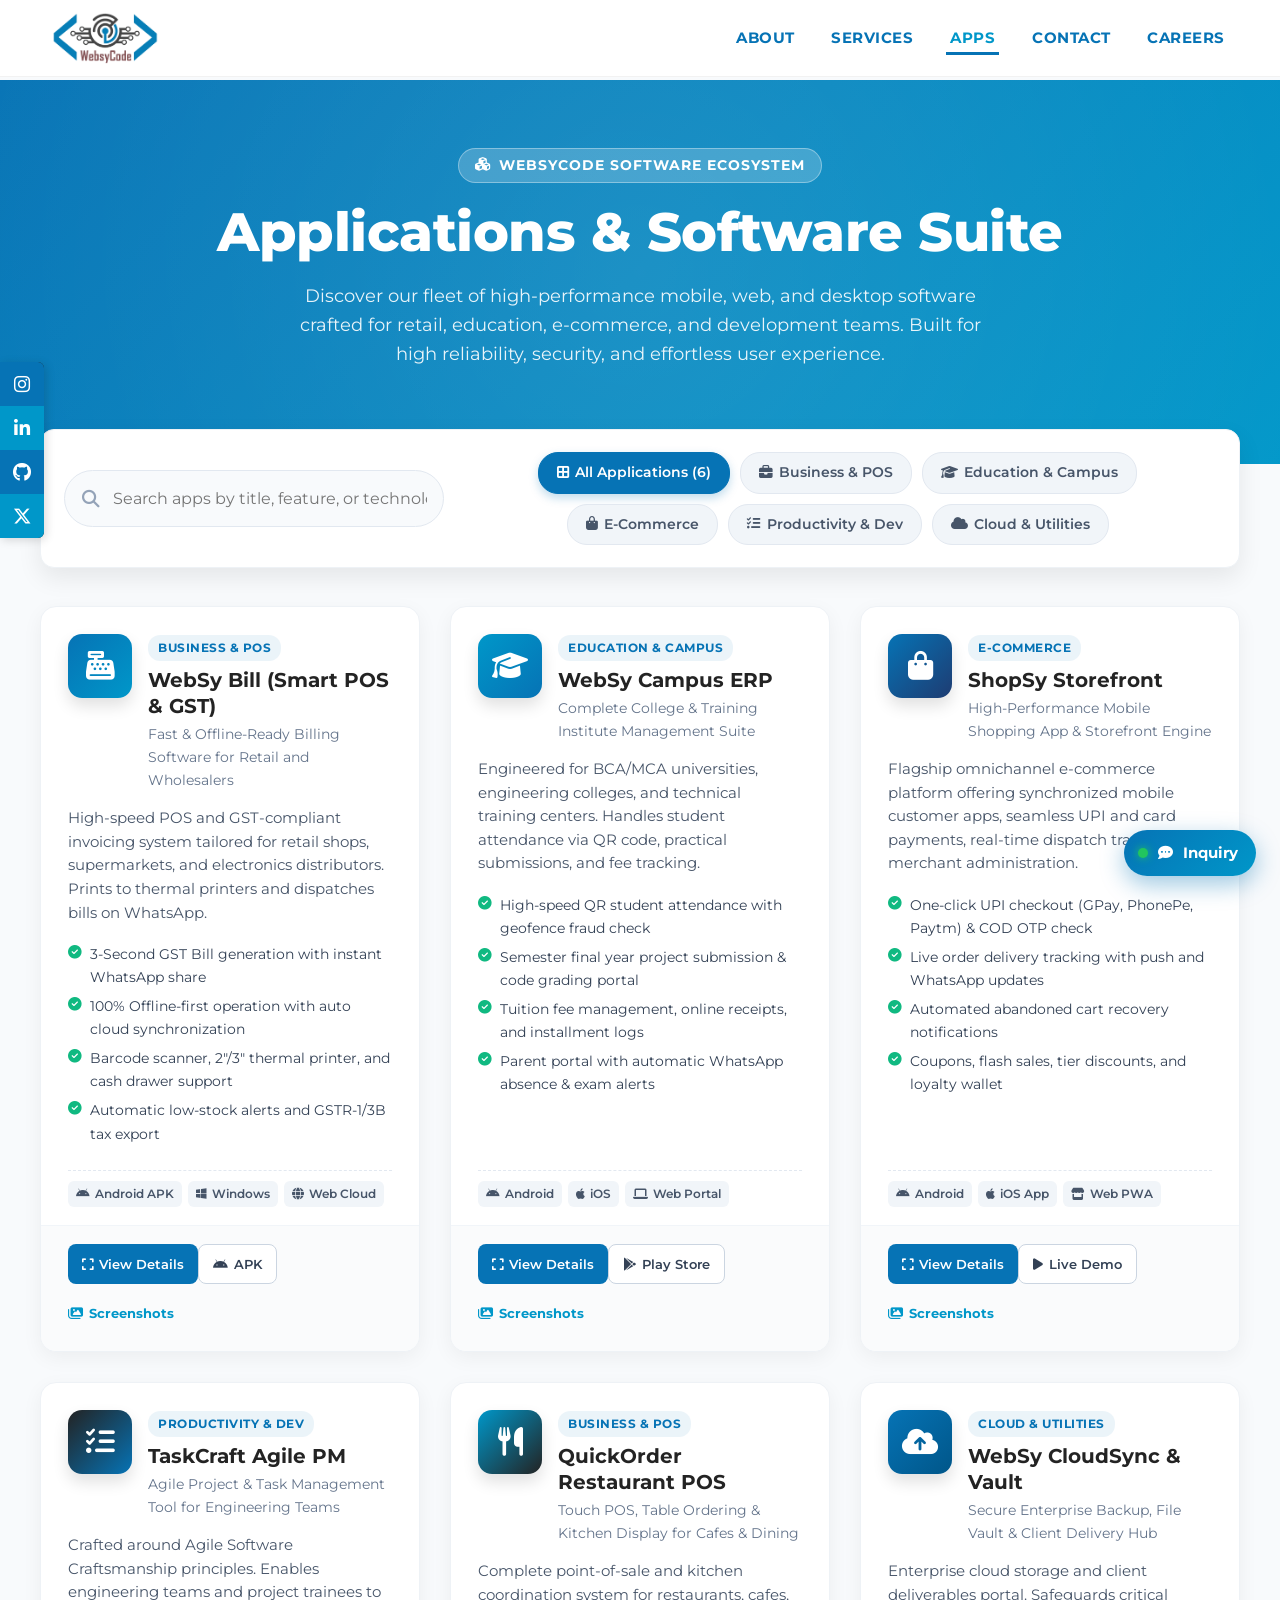
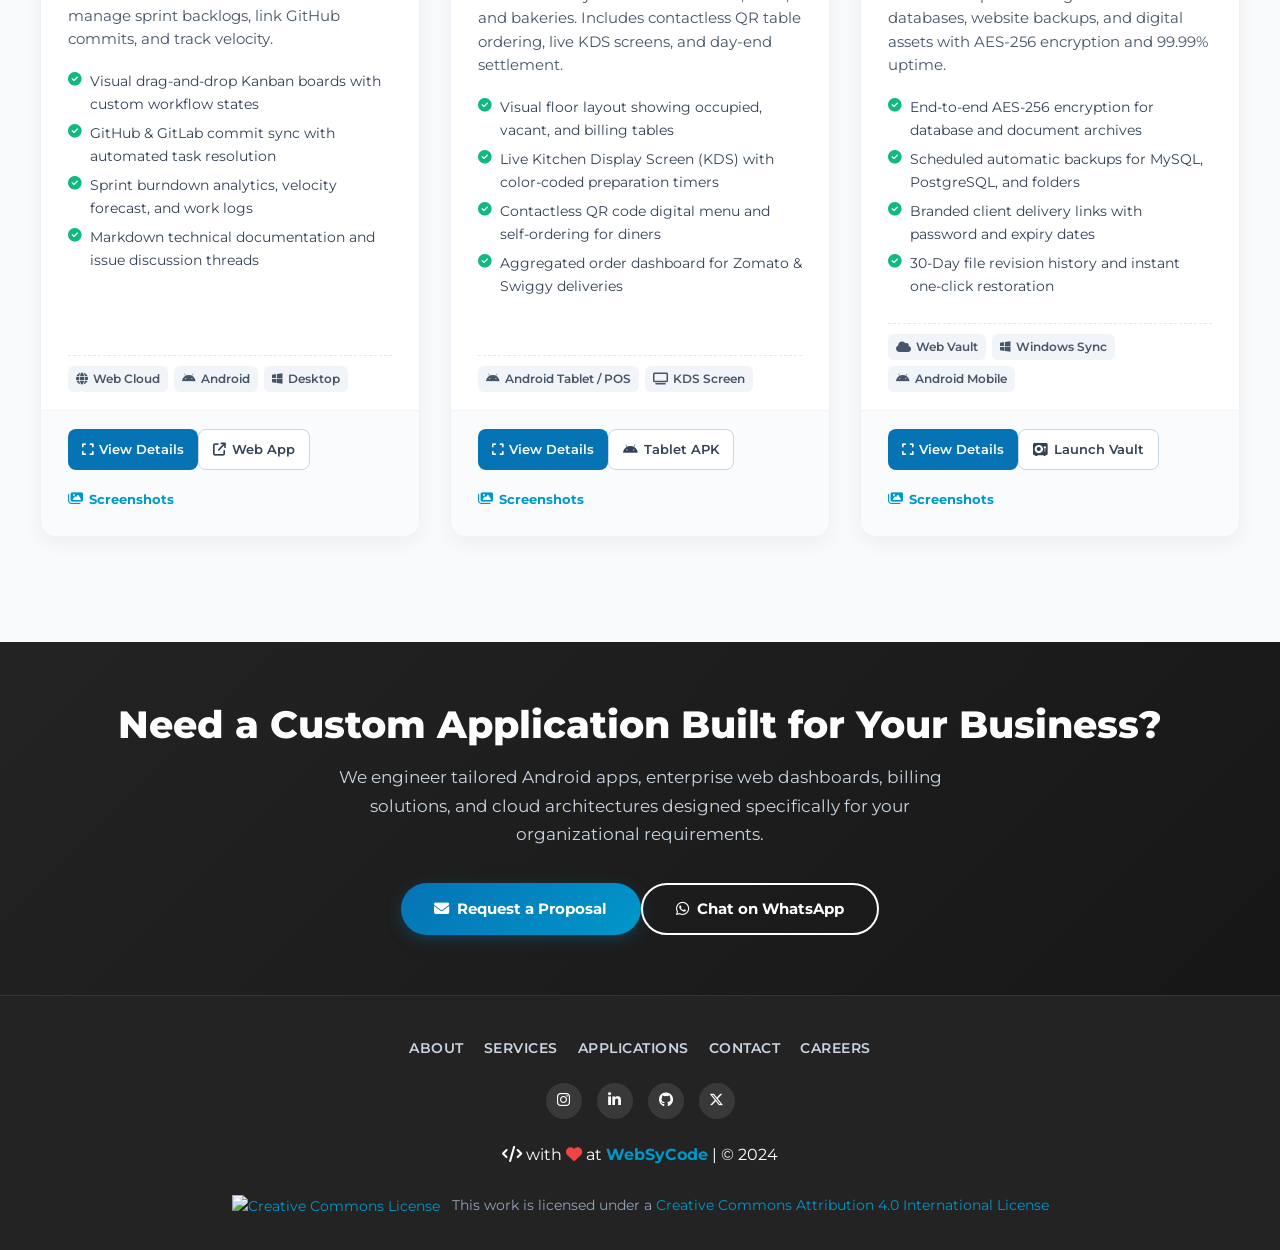
==== apps.html @ 67bf39c1 "Recreate WebSyCode website with authentic design system and new Apps showcase page" ====
<!DOCTYPE html>
<html lang="en">
<head>
  <meta charset="utf-8">
  <meta http-equiv="x-ua-compatible" content="ie=edge">
  <title>WebSyCode Applications | Mobile, Web &amp; Desktop Software Suite</title>
  <meta name="description" content="Explore WebSyCode's lineup of production-ready business applications, POS systems, campus ERP, e-commerce storefronts, and developer tools.">
  <meta name="keywords" content="websycode apps, android apps, POS billing software, college ERP, e-commerce app, agile task management, software downloads, ankleshwar, gujarat">
  <meta name="author" content="WebSyCode">
  <meta name="viewport" content="width=device-width, initial-scale=1.0">

  <!-- Favicons -->
  <link rel="icon" type="image/webp" sizes="192x192" href="assets/favicon.webp">
  <link rel="apple-touch-icon" href="assets/favicon.webp">

  <!-- Stylesheets -->
  <link rel="stylesheet" href="https://cdnjs.cloudflare.com/ajax/libs/font-awesome/6.5.1/css/all.min.css">
  <link rel="stylesheet" href="css/bootstrap.min.css">
  <link rel="stylesheet" href="css/styles.css">
</head>
<body class="apps-page">
  <div>
    <!-- Top Hiring Notification Banner -->
    <div id="hire-banner" class="hire-banner" style="display: none; top: -55px;">
      <span class="close-banner" onclick="closeBanner()" aria-label="Close notification">&times;</span>
      🚀 We are hiring! Join us at WebSyCode and grow with us. Check out our <a href="https://form.jotform.com/220875485499070" target="_blank">Careers</a> page for opportunities.
    </div>

    <!-- Header Navigation -->
    <header id="main-header" class="nav-scrolled">
      <div class="logo">
        <a href="index.html">
          <img src="assets/header_logo.webp" alt="WebSyCode Logo" width="180">
        </a>
      </div>

      <input type="checkbox" id="nav-toggle" class="nav-toggle" aria-label="Toggle navigation menu">
      <nav>
        <ul>
          <li><a href="index.html#about" onclick="closeIfOpen()">ABOUT</a></li>
          <li><a href="index.html#services" onclick="closeIfOpen()">SERVICES</a></li>
          <li><a href="apps.html" class="active-link">APPS</a></li>
          <li><a href="contact.html">CONTACT</a></li>
          <li><a href="https://form.jotform.com/220875485499070" target="_blank">CAREERS</a></li>
        </ul>
      </nav>
      <label for="nav-toggle" class="nav-toggle-label">
        <span></span>
      </label>
    </header>

    <!-- Left Floating Social Media Bar -->
    <div class="social-media">
      <ul>
        <li><a href="https://www.instagram.com/websycode/" target="_blank" aria-label="Instagram"><i class="fab fa-instagram"></i></a></li>
        <li><a href="https://www.linkedin.com/company/websycode/" target="_blank" aria-label="LinkedIn"><i class="fab fa-linkedin-in"></i></a></li>
        <li><a href="https://github.com/websycode" target="_blank" aria-label="GitHub"><i class="fab fa-github"></i></a></li>
        <li><a href="https://twitter.com/websycode1" target="_blank" aria-label="Twitter"><i class="fab fa-x-twitter"></i></a></li>
      </ul>
    </div>

    <!-- Apps Page Hero Banner -->
    <section class="apps-hero">
      <div class="container">
        <div class="apps-hero-badge">
          <i class="fa-solid fa-cubes"></i> WebSyCode Software Ecosystem
        </div>
        <h1>Applications &amp; Software Suite</h1>
        <p>
          Discover our fleet of high-performance mobile, web, and desktop software crafted for retail, education, e-commerce, and development teams. Built for high reliability, security, and effortless user experience.
        </p>
      </div>
    </section>

    <!-- Apps Toolbar: Search & Category Filter Chips -->
    <section class="apps-toolbar-section">
      <div class="apps-toolbar-card">
        <!-- Search Bar -->
        <div class="apps-search-wrapper">
          <i class="fa-solid fa-magnifying-glass"></i>
          <input type="text" id="appSearchInput" class="apps-search-input" placeholder="Search apps by title, feature, or technology..." aria-label="Search applications">
        </div>

        <!-- Filter Chips -->
        <div class="apps-filter-chips">
          <button class="app-filter-btn active" data-filter="all">
            <i class="fa-solid fa-border-all"></i> All Applications (6)
          </button>
          <button class="app-filter-btn" data-filter="business">
            <i class="fa-solid fa-briefcase"></i> Business &amp; POS
          </button>
          <button class="app-filter-btn" data-filter="education">
            <i class="fa-solid fa-graduation-cap"></i> Education &amp; Campus
          </button>
          <button class="app-filter-btn" data-filter="ecommerce">
            <i class="fa-solid fa-bag-shopping"></i> E-Commerce
          </button>
          <button class="app-filter-btn" data-filter="productivity">
            <i class="fa-solid fa-list-check"></i> Productivity &amp; Dev
          </button>
          <button class="app-filter-btn" data-filter="cloud">
            <i class="fa-solid fa-cloud"></i> Cloud &amp; Utilities
          </button>
        </div>
      </div>
    </section>

    <!-- Apps Grid Section -->
    <section class="apps-grid-container">
      <div class="apps-grid">

        <!-- App 1: WebSy Bill -->
        <div class="app-card-wrapper" data-category="business" data-tags="billing pos gst invoice retail thermal barcode inventory accounting">
          <div class="app-card">
            <div class="app-card-header">
              <div class="app-icon-box" style="background: linear-gradient(135deg, #0673b5, #0097c9);">
                <i class="fa-solid fa-cash-register"></i>
              </div>
              <div class="app-header-text">
                <span class="app-category-pill">Business &amp; POS</span>
                <h3 class="app-name">WebSy Bill (Smart POS &amp; GST)</h3>
                <p class="app-tagline">Fast &amp; Offline-Ready Billing Software for Retail and Wholesalers</p>
              </div>
            </div>

            <div class="app-card-body">
              <p class="app-desc">
                High-speed POS and GST-compliant invoicing system tailored for retail shops, supermarkets, and electronics distributors. Prints to thermal printers and dispatches bills on WhatsApp.
              </p>
              <ul class="app-feature-list">
                <li><i class="fa-solid fa-circle-check"></i> <span>3-Second GST Bill generation with instant WhatsApp share</span></li>
                <li><i class="fa-solid fa-circle-check"></i> <span>100% Offline-first operation with auto cloud synchronization</span></li>
                <li><i class="fa-solid fa-circle-check"></i> <span>Barcode scanner, 2"/3" thermal printer, and cash drawer support</span></li>
                <li><i class="fa-solid fa-circle-check"></i> <span>Automatic low-stock alerts and GSTR-1/3B tax export</span></li>
              </ul>

              <div class="app-platform-badges">
                <span class="platform-pill"><i class="fa-brands fa-android"></i> Android APK</span>
                <span class="platform-pill"><i class="fa-brands fa-windows"></i> Windows</span>
                <span class="platform-pill"><i class="fa-solid fa-globe"></i> Web Cloud</span>
              </div>
            </div>

            <div class="app-card-footer">
              <div class="d-flex gap-2">
                <button class="btn-app-action btn-primary-action" onclick="openAppModal('websy_bill')">
                  <i class="fa-solid fa-expand"></i> View Details
                </button>
                <button class="btn-app-action btn-secondary-action" onclick="triggerAppAction('Download APK', 'WebSy Bill')">
                  <i class="fa-brands fa-android"></i> APK
                </button>
              </div>
              <button class="btn-app-action btn-preview-action" onclick="openAppModal('websy_bill')">
                <i class="fa-solid fa-images"></i> Screenshots
              </button>
            </div>
          </div>
        </div>

        <!-- App 2: WebSy Campus ERP -->
        <div class="app-card-wrapper" data-category="education" data-tags="campus college university school attendance erp student project fee education">
          <div class="app-card">
            <div class="app-card-header">
              <div class="app-icon-box" style="background: linear-gradient(135deg, #0097c9, #0673b5);">
                <i class="fa-solid fa-graduation-cap"></i>
              </div>
              <div class="app-header-text">
                <span class="app-category-pill">Education &amp; Campus</span>
                <h3 class="app-name">WebSy Campus ERP</h3>
                <p class="app-tagline">Complete College &amp; Training Institute Management Suite</p>
              </div>
            </div>

            <div class="app-card-body">
              <p class="app-desc">
                Engineered for BCA/MCA universities, engineering colleges, and technical training centers. Handles student attendance via QR code, practical submissions, and fee tracking.
              </p>
              <ul class="app-feature-list">
                <li><i class="fa-solid fa-circle-check"></i> <span>High-speed QR student attendance with geofence fraud check</span></li>
                <li><i class="fa-solid fa-circle-check"></i> <span>Semester final year project submission &amp; code grading portal</span></li>
                <li><i class="fa-solid fa-circle-check"></i> <span>Tuition fee management, online receipts, and installment logs</span></li>
                <li><i class="fa-solid fa-circle-check"></i> <span>Parent portal with automatic WhatsApp absence &amp; exam alerts</span></li>
              </ul>

              <div class="app-platform-badges">
                <span class="platform-pill"><i class="fa-brands fa-android"></i> Android</span>
                <span class="platform-pill"><i class="fa-brands fa-apple"></i> iOS</span>
                <span class="platform-pill"><i class="fa-solid fa-laptop"></i> Web Portal</span>
              </div>
            </div>

            <div class="app-card-footer">
              <div class="d-flex gap-2">
                <button class="btn-app-action btn-primary-action" onclick="openAppModal('websy_campus')">
                  <i class="fa-solid fa-expand"></i> View Details
                </button>
                <button class="btn-app-action btn-secondary-action" onclick="triggerAppAction('Play Store Link', 'WebSy Campus')">
                  <i class="fa-brands fa-google-play"></i> Play Store
                </button>
              </div>
              <button class="btn-app-action btn-preview-action" onclick="openAppModal('websy_campus')">
                <i class="fa-solid fa-images"></i> Screenshots
              </button>
            </div>
          </div>
        </div>

        <!-- App 3: ShopSy Omnichannel E-Commerce -->
        <div class="app-card-wrapper" data-category="ecommerce" data-tags="ecommerce shop store online shopping cart upi payments delivery razorpay">
          <div class="app-card">
            <div class="app-card-header">
              <div class="app-icon-box" style="background: linear-gradient(135deg, #0673b5, #1e3c72);">
                <i class="fa-solid fa-bag-shopping"></i>
              </div>
              <div class="app-header-text">
                <span class="app-category-pill">E-Commerce</span>
                <h3 class="app-name">ShopSy Storefront</h3>
                <p class="app-tagline">High-Performance Mobile Shopping App &amp; Storefront Engine</p>
              </div>
            </div>

            <div class="app-card-body">
              <p class="app-desc">
                Flagship omnichannel e-commerce platform offering synchronized mobile customer apps, seamless UPI and card payments, real-time dispatch tracking, and merchant administration.
              </p>
              <ul class="app-feature-list">
                <li><i class="fa-solid fa-circle-check"></i> <span>One-click UPI checkout (GPay, PhonePe, Paytm) &amp; COD OTP check</span></li>
                <li><i class="fa-solid fa-circle-check"></i> <span>Live order delivery tracking with push and WhatsApp updates</span></li>
                <li><i class="fa-solid fa-circle-check"></i> <span>Automated abandoned cart recovery notifications</span></li>
                <li><i class="fa-solid fa-circle-check"></i> <span>Coupons, flash sales, tier discounts, and loyalty wallet</span></li>
              </ul>

              <div class="app-platform-badges">
                <span class="platform-pill"><i class="fa-brands fa-android"></i> Android</span>
                <span class="platform-pill"><i class="fa-brands fa-apple"></i> iOS App</span>
                <span class="platform-pill"><i class="fa-solid fa-store"></i> Web PWA</span>
              </div>
            </div>

            <div class="app-card-footer">
              <div class="d-flex gap-2">
                <button class="btn-app-action btn-primary-action" onclick="openAppModal('shopsy_store')">
                  <i class="fa-solid fa-expand"></i> View Details
                </button>
                <button class="btn-app-action btn-secondary-action" onclick="triggerAppAction('Demo Launch', 'ShopSy')">
                  <i class="fa-solid fa-play"></i> Live Demo
                </button>
              </div>
              <button class="btn-app-action btn-preview-action" onclick="openAppModal('shopsy_store')">
                <i class="fa-solid fa-images"></i> Screenshots
              </button>
            </div>
          </div>
        </div>

        <!-- App 4: TaskCraft Agile PM -->
        <div class="app-card-wrapper" data-category="productivity" data-tags="agile sprint kanban tasks project management git github software engineering tracking">
          <div class="app-card">
            <div class="app-card-header">
              <div class="app-icon-box" style="background: linear-gradient(135deg, #232323, #0673b5);">
                <i class="fa-solid fa-list-check"></i>
              </div>
              <div class="app-header-text">
                <span class="app-category-pill">Productivity &amp; Dev</span>
                <h3 class="app-name">TaskCraft Agile PM</h3>
                <p class="app-tagline">Agile Project &amp; Task Management Tool for Engineering Teams</p>
              </div>
            </div>

            <div class="app-card-body">
              <p class="app-desc">
                Crafted around Agile Software Craftsmanship principles. Enables engineering teams and project trainees to manage sprint backlogs, link GitHub commits, and track velocity.
              </p>
              <ul class="app-feature-list">
                <li><i class="fa-solid fa-circle-check"></i> <span>Visual drag-and-drop Kanban boards with custom workflow states</span></li>
                <li><i class="fa-solid fa-circle-check"></i> <span>GitHub &amp; GitLab commit sync with automated task resolution</span></li>
                <li><i class="fa-solid fa-circle-check"></i> <span>Sprint burndown analytics, velocity forecast, and work logs</span></li>
                <li><i class="fa-solid fa-circle-check"></i> <span>Markdown technical documentation and issue discussion threads</span></li>
              </ul>

              <div class="app-platform-badges">
                <span class="platform-pill"><i class="fa-solid fa-globe"></i> Web Cloud</span>
                <span class="platform-pill"><i class="fa-brands fa-android"></i> Android</span>
                <span class="platform-pill"><i class="fa-brands fa-windows"></i> Desktop</span>
              </div>
            </div>

            <div class="app-card-footer">
              <div class="d-flex gap-2">
                <button class="btn-app-action btn-primary-action" onclick="openAppModal('taskcraft_pm')">
                  <i class="fa-solid fa-expand"></i> View Details
                </button>
                <button class="btn-app-action btn-secondary-action" onclick="triggerAppAction('Web App', 'TaskCraft')">
                  <i class="fa-solid fa-arrow-up-right-from-square"></i> Web App
                </button>
              </div>
              <button class="btn-app-action btn-preview-action" onclick="openAppModal('taskcraft_pm')">
                <i class="fa-solid fa-images"></i> Screenshots
              </button>
            </div>
          </div>
        </div>

        <!-- App 5: QuickOrder Restaurant POS -->
        <div class="app-card-wrapper" data-category="business" data-tags="restaurant cafe pos kds kitchen food table qr ordering dining">
          <div class="app-card">
            <div class="app-card-header">
              <div class="app-icon-box" style="background: linear-gradient(135deg, #0097c9, #232323);">
                <i class="fa-solid fa-utensils"></i>
              </div>
              <div class="app-header-text">
                <span class="app-category-pill">Business &amp; POS</span>
                <h3 class="app-name">QuickOrder Restaurant POS</h3>
                <p class="app-tagline">Touch POS, Table Ordering &amp; Kitchen Display for Cafes &amp; Dining</p>
              </div>
            </div>

            <div class="app-card-body">
              <p class="app-desc">
                Complete point-of-sale and kitchen coordination system for restaurants, cafes, and bakeries. Includes contactless QR table ordering, live KDS screens, and day-end settlement.
              </p>
              <ul class="app-feature-list">
                <li><i class="fa-solid fa-circle-check"></i> <span>Visual floor layout showing occupied, vacant, and billing tables</span></li>
                <li><i class="fa-solid fa-circle-check"></i> <span>Live Kitchen Display Screen (KDS) with color-coded preparation timers</span></li>
                <li><i class="fa-solid fa-circle-check"></i> <span>Contactless QR code digital menu and self-ordering for diners</span></li>
                <li><i class="fa-solid fa-circle-check"></i> <span>Aggregated order dashboard for Zomato &amp; Swiggy deliveries</span></li>
              </ul>

              <div class="app-platform-badges">
                <span class="platform-pill"><i class="fa-brands fa-android"></i> Android Tablet / POS</span>
                <span class="platform-pill"><i class="fa-solid fa-tv"></i> KDS Screen</span>
              </div>
            </div>

            <div class="app-card-footer">
              <div class="d-flex gap-2">
                <button class="btn-app-action btn-primary-action" onclick="openAppModal('quickorder_pos')">
                  <i class="fa-solid fa-expand"></i> View Details
                </button>
                <button class="btn-app-action btn-secondary-action" onclick="triggerAppAction('Download APK', 'QuickOrder')">
                  <i class="fa-brands fa-android"></i> Tablet APK
                </button>
              </div>
              <button class="btn-app-action btn-preview-action" onclick="openAppModal('quickorder_pos')">
                <i class="fa-solid fa-images"></i> Screenshots
              </button>
            </div>
          </div>
        </div>

        <!-- App 6: WebSy CloudSync & Client Portal -->
        <div class="app-card-wrapper" data-category="cloud" data-tags="cloud storage backup files vault client portal security hosting server">
          <div class="app-card">
            <div class="app-card-header">
              <div class="app-icon-box" style="background: linear-gradient(135deg, #0673b5, #005689);">
                <i class="fa-solid fa-cloud-arrow-up"></i>
              </div>
              <div class="app-header-text">
                <span class="app-category-pill">Cloud &amp; Utilities</span>
                <h3 class="app-name">WebSy CloudSync &amp; Vault</h3>
                <p class="app-tagline">Secure Enterprise Backup, File Vault &amp; Client Delivery Hub</p>
              </div>
            </div>

            <div class="app-card-body">
              <p class="app-desc">
                Enterprise cloud storage and client deliverables portal. Safeguards critical databases, website backups, and digital assets with AES-256 encryption and 99.99% uptime.
              </p>
              <ul class="app-feature-list">
                <li><i class="fa-solid fa-circle-check"></i> <span>End-to-end AES-256 encryption for database and document archives</span></li>
                <li><i class="fa-solid fa-circle-check"></i> <span>Scheduled automatic backups for MySQL, PostgreSQL, and folders</span></li>
                <li><i class="fa-solid fa-circle-check"></i> <span>Branded client delivery links with password and expiry dates</span></li>
                <li><i class="fa-solid fa-circle-check"></i> <span>30-Day file revision history and instant one-click restoration</span></li>
              </ul>

              <div class="app-platform-badges">
                <span class="platform-pill"><i class="fa-solid fa-cloud"></i> Web Vault</span>
                <span class="platform-pill"><i class="fa-brands fa-windows"></i> Windows Sync</span>
                <span class="platform-pill"><i class="fa-brands fa-android"></i> Android Mobile</span>
              </div>
            </div>

            <div class="app-card-footer">
              <div class="d-flex gap-2">
                <button class="btn-app-action btn-primary-action" onclick="openAppModal('websy_cloudsync')">
                  <i class="fa-solid fa-expand"></i> View Details
                </button>
                <button class="btn-app-action btn-secondary-action" onclick="triggerAppAction('Launch Vault', 'WebSy CloudSync')">
                  <i class="fa-solid fa-vault"></i> Launch Vault
                </button>
              </div>
              <button class="btn-app-action btn-preview-action" onclick="openAppModal('websy_cloudsync')">
                <i class="fa-solid fa-images"></i> Screenshots
              </button>
            </div>
          </div>
        </div>

      </div>

      <!-- No Apps Found Message -->
      <div id="noAppsFound" class="no-apps-message">
        <i class="fa-solid fa-box-open"></i>
        <h3>No applications match your search query</h3>
        <p>Try clearing your search query or selecting "All Applications" from the category filters above.</p>
      </div>
    </section>

    <!-- Custom Application Request Banner -->
    <section class="custom-app-cta">
      <div class="container">
        <h2>Need a Custom Application Built for Your Business?</h2>
        <p>
          We engineer tailored Android apps, enterprise web dashboards, billing solutions, and cloud architectures designed specifically for your organizational requirements.
        </p>
        <div class="d-flex justify-content-center gap-3 flex-wrap">
          <a href="contact.html" class="button button-primary">
            <i class="fa-solid fa-envelope"></i> Request a Proposal
          </a>
          <a href="https://wa.me/919909286731" target="_blank" class="button button-outline" style="border-color: #ffffff; color: #ffffff;">
            <i class="fa-brands fa-whatsapp"></i> Chat on WhatsApp
          </a>
        </div>
      </div>
    </section>

    <!-- App Details & Screenshots Modal -->
    <div id="appDetailsModal" class="app-modal-overlay">
      <div class="app-modal-container">
        <div class="app-modal-header">
          <div>
            <span id="modalAppCategory" class="app-category-pill">Category</span>
            <h3 id="modalAppName">Application Name</h3>
          </div>
          <button class="app-modal-close" aria-label="Close details">&times;</button>
        </div>

        <div class="app-modal-body">
          <!-- Interactive Mockup & Screenshots Preview -->
          <div id="modalAppPreviewScreen">
            <!-- Dynamically populated -->
          </div>

          <!-- Long Description -->
          <h4 class="modal-section-title"><i class="fa-solid fa-circle-info"></i> Overview</h4>
          <p id="modalAppDescription" style="color: #475569; line-height: 1.7; font-size: 0.95rem;"></p>

          <!-- Key Features -->
          <h4 class="modal-section-title"><i class="fa-solid fa-star"></i> Key Capabilities &amp; Specifications</h4>
          <ul id="modalAppFeatures" class="modal-feature-list"></ul>

          <!-- Tech Stack -->
          <h4 class="modal-section-title"><i class="fa-solid fa-microchip"></i> Technology Architecture</h4>
          <div id="modalAppTechStack" class="modal-tech-stack"></div>
        </div>

        <div class="app-modal-footer">
          <button class="btn-app-action btn-secondary-action" onclick="closeAppModal()">Close</button>
          <a id="modalDownloadApk" href="#" class="btn-app-action btn-secondary-action" onclick="triggerAppAction('APK Download', 'App')">
            <i class="fa-brands fa-android"></i> Download APK
          </a>
          <a id="modalPlayStore" href="#" target="_blank" class="btn-app-action btn-secondary-action" onclick="triggerAppAction('Play Store', 'App')">
            <i class="fa-brands fa-google-play"></i> Play Store
          </a>
          <a id="modalWebDemo" href="#" class="btn-app-action btn-primary-action" onclick="triggerAppAction('Live Demo', 'App')">
            <i class="fa-solid fa-arrow-up-right-from-square"></i> Launch Live Demo
          </a>
        </div>
      </div>
    </div>

    <!-- Footer -->
    <footer>
      <div class="container">
        <div class="row mb-3">
          <div class="col-12 text-center">
            <div class="footer-nav-links">
              <a href="index.html#about">About</a>
              <a href="index.html#services">Services</a>
              <a href="apps.html">Applications</a>
              <a href="contact.html">Contact</a>
              <a href="https://form.jotform.com/220875485499070" target="_blank">Careers</a>
            </div>
            <div class="footer-social-row">
              <a href="https://www.instagram.com/websycode/" target="_blank" aria-label="Instagram"><i class="fab fa-instagram"></i></a>
              <a href="https://www.linkedin.com/company/websycode/" target="_blank" aria-label="LinkedIn"><i class="fab fa-linkedin-in"></i></a>
              <a href="https://github.com/websycode" target="_blank" aria-label="GitHub"><i class="fab fa-github"></i></a>
              <a href="https://twitter.com/websycode1" target="_blank" aria-label="Twitter"><i class="fab fa-x-twitter"></i></a>
            </div>
            <div style="font-size: 1.1em; margin-bottom: 10px;">
              <strong><i class="fa-solid fa-code"></i></strong>
              with
              <i class="fa-solid fa-heart" style="color: #ef4444;"></i> at
              <strong style="color: var(--font-secondary-color);">WebSyCode</strong> | &copy; 2024
            </div>
          </div>
        </div>
        
        <div class="row">
          <div class="col-12 text-center" style="font-size: 0.85rem; color: #94a3b8;">
            <a rel="license" href="http://creativecommons.org/licenses/by-sa/4.0/" target="_blank" style="margin-right: 8px;">
              <img alt="Creative Commons License" style="border-width: 0; vertical-align: middle;" src="https://i.creativecommons.org/l/by-sa/4.0/88x31.png">
            </a>
            This work is licensed under a
            <a rel="license" href="http://creativecommons.org/licenses/by-sa/4.0/" target="_blank">Creative Commons Attribution 4.0 International License</a>
          </div>
        </div>
      </div>
    </footer>

    <!-- Interactive Inquiry Floating Button -->
    <button class="inquiry-launcher" onclick="openInquiryModal()" aria-label="Open Inquiry Widget">
      <span class="inquiry-online-dot"></span>
      <i class="fa-solid fa-comment-dots"></i> Inquiry
    </button>

    <!-- Interactive Inquiry Modal -->
    <div id="inquiryModal" class="inquiry-modal">
      <div class="inquiry-header">
        <div>
          <h4>👋 Inquire About Our Apps</h4>
          <p>Get in touch with our engineering team:</p>
        </div>
        <button class="inquiry-close" onclick="closeInquiryModal()" aria-label="Close modal">&times;</button>
      </div>
      <div class="inquiry-body">
        <div class="inquiry-options">
          <a href="https://wa.me/919909286731" target="_blank" class="inquiry-btn" style="border-color: #25D366; color: #128C7E;">
            <span><i class="fa-brands fa-whatsapp"></i> Chat on WhatsApp (+91 99092 86731)</span>
            <i class="fa-solid fa-arrow-up-right-from-square"></i>
          </a>
          <a href="contact.html" class="inquiry-btn">
            <span><i class="fa-solid fa-file-signature"></i> Request Custom App Demo</span>
            <i class="fa-solid fa-chevron-right"></i>
          </a>
          <a href="mailto:info@websycode.in" class="inquiry-btn">
            <span><i class="fa-solid fa-envelope"></i> Email: info@websycode.in</span>
            <i class="fa-solid fa-chevron-right"></i>
          </a>
        </div>
      </div>
    </div>
  </div>

  <!-- Scripts -->
  <script src="js/script.js"></script>
  <script src="js/apps.js"></script>
  <script src="js/additionals.js"></script>
</body>
</html>
---- css/styles.css ----
@import url("https://fonts.googleapis.com/css2?family=Montserrat:wght@300;400;500;600;700;800&family=Marvel:wght@400;700&display=swap");

:root {
  --background: rgba(0, 0, 0, 0.4);
  --primary-color: #ffffff;
  --font-color: #0673b5;
  --font-secondary-color: #0097c9;
  --section-padding: 5.5em 0;
  --secondary-color: #232323;
  --light-bg: #f8fafc;
  --card-border: #e2e8f0;
  --text-muted: #64748b;
  --duration: 25s;
}

*,
*::before,
*::after {
  box-sizing: border-box;
}

html {
  scroll-behavior: smooth;
}

body {
  margin: 0;
  background-color: var(--primary-color);
  color: var(--secondary-color);
  font-size: 15px;
  line-height: 1.7;
  font-family: 'Montserrat', -apple-system, BlinkMacSystemFont, "Segoe UI", Roboto, sans-serif;
  font-weight: 400;
  overflow-x: hidden;
}

/* Header & Navigation
*********************/
header {
  --header-background: rgba(255, 255, 255, 0.95);
  --header-font-color: var(--font-color);
  --header-hover-font-color: var(--secondary-color);
  text-align: center;
  position: fixed;
  top: 0;
  left: 0;
  right: 0;
  width: 100%;
  z-index: 1000;
  background-color: var(--header-background);
  transition: all 300ms ease-in-out;
  backdrop-filter: blur(8px);
  -webkit-backdrop-filter: blur(8px);
  border-bottom: 1px solid rgba(0, 0, 0, 0.05);
}

.logo {
  padding: 0.8em 1.5em;
  color: var(--header-font-color);
  display: flex;
  align-items: center;
}

.logo img {
  height: auto;
  max-height: 52px;
  width: auto;
  transition: transform 250ms ease;
}

.logo img:hover {
  transform: scale(1.02);
}

nav {
  position: absolute;
  top: 100%;
  left: 0;
  right: 0;
  padding: 1.5em 0;
  text-align: center;
  background-color: rgba(255, 255, 255, 0.98);
  transform: scale(1, 0);
  transform-origin: top;
  transition: transform 300ms ease-in-out;
  box-shadow: 0 10px 20px rgba(0, 0, 0, 0.08);
}

nav ul {
  margin: 0;
  padding: 0;
  list-style: none;
}

nav li {
  margin-bottom: 1.5rem;
}

nav a {
  color: var(--header-font-color);
  text-decoration: none;
  font-size: 0.95rem;
  font-weight: 700;
  text-transform: uppercase;
  letter-spacing: 0.5px;
  opacity: 0;
  transition: opacity 150ms ease-in-out, color 200ms ease;
  padding: 0.5em 0.8em;
  position: relative;
}

nav a:hover,
nav a.active-link {
  color: var(--font-secondary-color);
}

.nav-toggle {
  display: none;
}

.nav-toggle:checked ~ nav {
  display: block;
  transform: scale(1, 1);
}

.nav-toggle:checked ~ nav a {
  opacity: 1;
  transition: opacity 250ms ease-in-out 150ms;
}

.nav-toggle-label {
  position: absolute;
  top: 0;
  right: 1.5em;
  height: 100%;
  display: flex;
  cursor: pointer;
  align-items: center;
  z-index: 1002;
}

.nav-toggle-label span,
.nav-toggle-label span::before,
.nav-toggle-label span::after {
  display: block;
  background: var(--header-font-color);
  height: 3px;
  width: 28px;
  border-radius: 3px;
  position: relative;
  transition: background-color 200ms ease;
}

.nav-toggle-label span::before,
.nav-toggle-label span::after {
  content: "";
  position: absolute;
}

.nav-toggle-label span::before {
  bottom: 8px;
}

.nav-toggle-label span::after {
  top: 8px;
}

.nav-scrolled {
  --header-background: rgba(255, 255, 255, 0.98);
  box-shadow: 0 4px 20px rgba(0, 0, 0, 0.08);
}

/* Hiring Banner
****************/
.hire-banner {
  position: fixed;
  top: -55px;
  left: 0;
  width: 100%;
  background: linear-gradient(90deg, #0673b5 0%, #0097c9 100%);
  color: #ffffff;
  padding: 10px 40px 10px 20px;
  text-align: center;
  font-size: 0.9rem;
  font-weight: 500;
  box-shadow: 0px 4px 12px rgba(0, 0, 0, 0.2);
  transition: top 0.35s cubic-bezier(0.4, 0, 0.2, 1);
  z-index: 1005;
}

.hire-banner a {
  color: #ffffff;
  font-weight: 700;
  text-decoration: underline;
  text-underline-offset: 3px;
}

.close-banner {
  position: absolute;
  top: 50%;
  right: 15px;
  transform: translateY(-50%);
  cursor: pointer;
  font-size: 24px;
  line-height: 1;
  color: rgba(255, 255, 255, 0.85);
  transition: color 150ms ease;
}

.close-banner:hover {
  color: #ffffff;
}

/* Left Floating Social Media Bar
********************************/
.social-media {
  position: fixed;
  background-color: var(--secondary-color);
  top: 50%;
  left: 0;
  display: none;
  z-index: 998;
  box-shadow: 2px 2px 10px rgba(0, 0, 0, 0.15);
  transform: translateY(-50%);
  border-radius: 0 6px 6px 0;
  overflow: hidden;
}

.social-media ul {
  margin: 0;
  padding: 0;
  list-style: none;
}

.social-media ul li a {
  display: flex;
  justify-content: center;
  align-items: center;
  width: 44px;
  height: 44px;
  color: var(--primary-color);
  font-size: 1.15rem;
  transition: background-color 200ms ease, transform 200ms ease;
}

.social-media li:nth-child(odd) a {
  background-color: var(--font-color);
}

.social-media li:nth-child(even) a {
  background-color: var(--font-secondary-color);
}

.social-media ul li a:hover {
  background-color: var(--secondary-color);
  transform: scale(1.1);
}

/* Hero Section with Interactive Particle Canvas
**********************************************/
.home {
  min-height: 100vh;
  display: flex;
  position: relative;
  justify-content: center;
  align-items: center;
  background-color: #ffffff;
  overflow: hidden;
  padding-top: 80px;
}

.particle-network-animation {
  position: absolute;
  top: 0;
  left: 0;
  right: 0;
  bottom: 0;
  background-color: #ffffff;
  z-index: 1;
}

#particle-canvas {
  display: block;
  width: 100%;
  height: 100%;
}

.hero-overlay-content {
  position: relative;
  z-index: 10;
  text-align: center;
  max-width: 900px;
  padding: 2em;
}

.hero-badge {
  display: inline-flex;
  align-items: center;
  gap: 8px;
  background-color: rgba(6, 115, 181, 0.08);
  color: var(--font-color);
  border: 1px solid rgba(6, 115, 181, 0.2);
  padding: 6px 18px;
  border-radius: 30px;
  font-weight: 700;
  font-size: 0.85rem;
  letter-spacing: 1px;
  text-transform: uppercase;
  margin-bottom: 1.5em;
}

.hero-main-title {
  font-family: 'Montserrat', sans-serif;
  font-size: clamp(2.2rem, 5vw, 3.8rem);
  font-weight: 800;
  line-height: 1.15;
  color: var(--secondary-color);
  margin-bottom: 0.4em;
  letter-spacing: -0.5px;
}

.hero-main-title .gradient-text {
  background: linear-gradient(135deg, #0673b5 0%, #0097c9 100%);
  -webkit-background-clip: text;
  -webkit-text-fill-color: transparent;
}

.hero-subtitle {
  font-size: clamp(1.05rem, 2vw, 1.3rem);
  color: #4b5563;
  margin-bottom: 2em;
  max-width: 720px;
  margin-left: auto;
  margin-right: auto;
  line-height: 1.6;
}

.hero-actions {
  display: flex;
  gap: 15px;
  justify-content: center;
  align-items: center;
  flex-wrap: wrap;
}

.button {
  display: inline-flex;
  align-items: center;
  justify-content: center;
  gap: 8px;
  border-radius: 2rem;
  padding: 0.75em 2.2em;
  font-weight: 700;
  text-decoration: none;
  transition: all 250ms ease;
  cursor: pointer;
  border: none;
  font-size: 0.95rem;
}

.button-primary {
  background: linear-gradient(135deg, #0673b5 0%, #0097c9 100%);
  color: #ffffff;
  box-shadow: 0 4px 15px rgba(6, 115, 181, 0.35);
}

.button-primary:hover {
  transform: translateY(-2px);
  box-shadow: 0 8px 25px rgba(6, 115, 181, 0.45);
  color: #ffffff;
}

.button-outline {
  background: transparent;
  color: var(--font-color);
  border: 2px solid var(--font-color);
}

.button-outline:hover {
  background-color: var(--font-color);
  color: #ffffff;
  transform: translateY(-2px);
}

.contact-us-div {
  display: flex;
  justify-content: center;
  align-items: center;
}

/* About Section
***************/
.about {
  background: var(--secondary-color);
  color: var(--primary-color);
  padding: var(--section-padding);
  position: relative;
}

.what-we-do {
  display: inline-block;
  font-size: clamp(2rem, 3.5vw, 2.6rem);
  font-weight: 800;
  padding-left: 0.6em;
  margin-bottom: 1.2em;
  line-height: 1.3;
  border-left: 5px solid var(--font-color);
  letter-spacing: 1px;
}

.what-we-do .we {
  color: var(--font-color);
}

.about p {
  color: #e5e7eb;
  font-size: 1.05rem;
  line-height: 1.85;
}

.about strong {
  color: #ffffff;
}

.about-highlights {
  display: grid;
  grid-template-columns: repeat(auto-fit, minmax(220px, 1fr));
  gap: 20px;
  margin-top: 3em;
}

.about-stat-card {
  background: rgba(255, 255, 255, 0.05);
  border: 1px solid rgba(255, 255, 255, 0.1);
  padding: 1.5em;
  border-radius: 10px;
  text-align: center;
  transition: transform 250ms ease, background-color 250ms ease;
}

.about-stat-card:hover {
  transform: translateY(-5px);
  background: rgba(255, 255, 255, 0.08);
  border-color: var(--font-color);
}

.stat-number {
  display: block;
  font-size: 2.2rem;
  font-weight: 800;
  color: var(--font-secondary-color);
  margin-bottom: 5px;
}

.stat-label {
  font-size: 0.95rem;
  color: #cbd5e1;
  text-transform: uppercase;
  letter-spacing: 0.5px;
}

/* Services Section
*******************/
.services {
  text-align: center;
  padding: var(--section-padding);
  background-color: #fafbfc;
}

.title-underscore {
  position: relative;
  font-size: clamp(1.8rem, 3vw, 2.4rem);
  font-weight: 800;
  letter-spacing: 1.5px;
  display: inline-block;
  text-transform: uppercase;
  margin-bottom: 2em;
}

.title-underscore::before {
  content: "";
  position: absolute;
  left: 50%;
  transform: translateX(-50%);
  bottom: -10px;
  width: 60px;
  height: 3px;
  background-color: var(--font-color);
  border-radius: 2px;
}

.service-cards {
  display: grid;
  grid-template-columns: repeat(auto-fit, minmax(310px, 1fr));
  gap: 30px;
  max-width: 1240px;
  margin: 0 auto;
  padding: 1em 15px;
}

.service-card {
  display: flex;
  flex-direction: column;
  padding: 2.5em 1.8em;
  border-radius: 12px;
  background-color: #ffffff;
  border: 1px solid #eef2f6;
  box-shadow: 0 8px 24px rgba(0, 0, 0, 0.05);
  transition: all 300ms cubic-bezier(0.4, 0, 0.2, 1);
  text-align: center;
  position: relative;
}

.service-card:hover {
  transform: translateY(-8px);
  background-color: var(--font-color);
  color: #ffffff;
  box-shadow: 0 16px 32px rgba(6, 115, 181, 0.25);
  border-color: var(--font-color);
}

.service-card .icon {
  display: inline-flex;
  align-items: center;
  justify-content: center;
  width: 5rem;
  height: 5rem;
  border-radius: 50%;
  margin: 0 auto 1.5rem;
  background: linear-gradient(135deg, #0673b5 0%, #0097c9 100%);
  color: #ffffff;
  font-size: 1.8rem;
  box-shadow: 0 6px 15px rgba(6, 115, 181, 0.3);
  transition: all 300ms ease;
}

.service-card:hover .icon {
  background: #ffffff;
  color: var(--font-color);
  transform: scale(1.08);
}

.service-title {
  display: block;
  font-weight: 700;
  font-size: 1.3rem;
  margin-bottom: 0.8rem;
  transition: color 250ms ease;
}

.service-card p {
  color: #64748b;
  font-size: 0.95rem;
  line-height: 1.65;
  transition: color 250ms ease;
  margin-bottom: 0;
}

.service-card:hover p {
  color: rgba(255, 255, 255, 0.9);
}

/* Meet Our Team Section
************************/
.team {
  position: relative;
  text-align: center;
  padding: var(--section-padding);
  background: linear-gradient(135deg, #0673b5 0%, #0097c9 100%);
  color: #ffffff;
  overflow: hidden;
}

.team .title-underscore {
  color: #ffffff;
}

.team .title-underscore::before {
  background-color: #ffffff;
}

.team-members {
  width: 100%;
  max-width: 1200px;
  margin: 2em auto 0;
  padding: 40px 15px 60px;
}

.team-members .swiper-slide {
  width: 320px;
  height: 380px;
  display: flex;
}

.member-card {
  position: relative;
  display: flex;
  flex-direction: column;
  width: 100%;
  height: 100%;
  border-radius: 14px;
  background-color: #ffffff;
  overflow: hidden;
  box-shadow: 0 12px 30px rgba(0, 0, 0, 0.25);
  transition: transform 300ms ease;
}

.member-card:hover {
  transform: translateY(-6px);
}

.member-avatar-display {
  flex: 1;
  display: flex;
  flex-direction: column;
  align-items: center;
  justify-content: center;
  position: relative;
  overflow: hidden;
}

.member-avatar-glow {
  display: flex;
  flex-direction: column;
  align-items: center;
  justify-content: center;
  width: 140px;
  height: 140px;
  border-radius: 50%;
  background: rgba(255, 255, 255, 0.15);
  border: 2px solid rgba(255, 255, 255, 0.4);
  box-shadow: 0 0 25px rgba(255, 255, 255, 0.2);
  transition: transform 300ms ease;
}

.member-card:hover .member-avatar-glow {
  transform: scale(1.08);
}

.member-superhero-icon {
  font-size: 2.8rem;
  color: #ffffff;
  margin-bottom: 5px;
}

.member-initials {
  font-family: 'Marvel', sans-serif;
  font-weight: 700;
  font-size: 1.2rem;
  color: #ffffff;
  letter-spacing: 2px;
}

.hero-details {
  display: block;
  padding: 1.2em 1em;
  background-color: #ffffff;
  text-align: center;
  border-top: 1px solid #eef2f6;
}

.hero-title {
  display: block;
  font-size: 1.2rem;
  font-weight: 700;
  color: var(--secondary-color);
  margin-bottom: 2px;
}

.hero-position {
  display: block;
  color: var(--font-color);
  font-family: "Marvel", sans-serif;
  font-weight: 700;
  font-size: 1.15rem;
  letter-spacing: 1.5px;
}

.swiper-pagination-bullet {
  background: #ffffff !important;
  opacity: 0.5 !important;
  width: 10px !important;
  height: 10px !important;
}

.swiper-pagination-bullet-active {
  opacity: 1 !important;
  background: #ffffff !important;
  width: 25px !important;
  border-radius: 5px !important;
}

/* Careers / Training Section
*****************************/
.careers {
  text-align: center;
  background-color: var(--secondary-color);
  color: var(--primary-color);
  padding: var(--section-padding);
}

.careers h3 {
  font-weight: 800;
  font-size: clamp(1.8rem, 3vw, 2.3rem);
  margin-bottom: 0.5em;
  color: #ffffff;
}

.careers h5 {
  font-weight: 500;
  color: #94a3b8;
  margin-bottom: 2.5em;
  font-size: 1.1rem;
}

.careers .requirements {
  max-width: 800px;
  margin: 0 auto 3em;
  text-align: left;
  background: rgba(255, 255, 255, 0.04);
  border: 1px solid rgba(255, 255, 255, 0.1);
  padding: 2.5em;
  border-radius: 12px;
}

.requirement-list {
  display: grid;
  grid-template-columns: repeat(auto-fit, minmax(260px, 1fr));
  gap: 12px;
  list-style: none;
  padding: 0;
  margin: 0 0 1.5em;
}

.requirement-list li {
  display: flex;
  align-items: center;
  gap: 10px;
  color: #e2e8f0;
  font-size: 0.95rem;
}

.requirement-list li::before {
  content: "\f058";
  font-family: "Font Awesome 6 Free";
  font-weight: 900;
  color: var(--font-secondary-color);
}

.careers hr {
  border: 0;
  height: 1px;
  background-color: rgba(255, 255, 255, 0.15);
  margin: 1.5em 0;
}

.live-training-box {
  margin-top: 1em;
}

.live-training-box span {
  display: block;
  font-size: 1.1rem;
  font-weight: 700;
  color: var(--font-secondary-color);
  margin-bottom: 0.8em;
}

.live-training-box ul {
  list-style: none;
  padding: 0;
  margin: 0;
}

.live-training-box li {
  display: flex;
  align-items: center;
  gap: 10px;
  color: #cbd5e1;
  margin-bottom: 0.5em;
}

.live-training-box li::before {
  content: "\f101";
  font-family: "Font Awesome 6 Free";
  font-weight: 900;
  color: var(--font-color);
}

.careers-apply_for_training-button {
  display: inline-block;
}

.careers-apply_for_training-button a {
  display: inline-flex;
  align-items: center;
  gap: 8px;
  padding: 0.85em 2.5em;
  background: linear-gradient(135deg, #0673b5 0%, #0097c9 100%);
  color: #ffffff;
  text-decoration: none;
  font-weight: 700;
  border-radius: 30px;
  box-shadow: 0 6px 20px rgba(6, 115, 181, 0.4);
  transition: all 250ms ease;
}

.careers-apply_for_training-button a:hover {
  transform: translateY(-2px);
  box-shadow: 0 10px 25px rgba(6, 115, 181, 0.6);
  color: #ffffff;
}

/* Contact Page
***************/
.contact {
  padding: calc(var(--section-padding) + 30px) 0 var(--section-padding);
  background-color: #ffffff;
  min-height: 80vh;
}

.contact-main {
  text-align: center;
  max-width: 800px;
  margin: 0 auto 3em;
}

.contact-about {
  display: inline-block;
  font-size: clamp(2rem, 3.5vw, 2.5rem);
  font-weight: 800;
  margin-bottom: 0.8em;
  color: var(--secondary-color);
}

.contact-about .we {
  color: var(--font-color);
}

.contact-main p {
  color: #64748b;
  font-size: 1.05rem;
  line-height: 1.8;
}

.contact-details {
  margin: 3em 0;
  display: grid;
  grid-template-columns: repeat(auto-fit, minmax(240px, 1fr));
  gap: 25px;
  text-align: center;
}

.contact-col-card {
  padding: 2.5em 1.5em;
  background: #ffffff;
  border: 1px solid #eef2f6;
  border-radius: 12px;
  box-shadow: 0 4px 15px rgba(0, 0, 0, 0.04);
  display: flex;
  flex-direction: column;
  align-items: center;
  transition: transform 250ms ease, box-shadow 250ms ease;
}

.contact-col-card:hover {
  transform: translateY(-5px);
  box-shadow: 0 12px 25px rgba(6, 115, 181, 0.1);
  border-color: rgba(6, 115, 181, 0.3);
}

.icon-wrapper {
  cursor: pointer;
  width: 3.8em;
  height: 3.8em;
  display: inline-flex;
  justify-content: center;
  align-items: center;
  transform: rotate(45deg);
  border: 2px solid var(--font-color);
  background: transparent;
  color: var(--font-color);
  margin-bottom: 1.8rem;
  transition: all 250ms ease-in;
}

.contact-col-card:hover .icon-wrapper {
  background-color: var(--font-color);
  color: #ffffff;
  transform: rotate(45deg) scale(1.08);
}

.icon-content {
  transform: rotate(-45deg);
  font-size: 1.3rem;
  display: flex;
  align-items: center;
  justify-content: center;
}

.contact-icon-title {
  display: block;
  text-transform: uppercase;
  letter-spacing: 0.2em;
  font-size: 0.85rem;
  font-weight: 700;
  color: var(--secondary-color);
  margin-bottom: 0.6em;
}

.contact-content {
  display: block;
  font-size: 0.95rem;
  color: #4b5563;
  line-height: 1.6;
}

.contact-content a {
  color: var(--font-color);
  text-decoration: none;
  font-weight: 600;
  transition: color 150ms ease;
}

.contact-content a:hover {
  color: var(--font-secondary-color);
  text-decoration: underline;
}

.contact-qr-img {
  width: 140px;
  height: 140px;
  object-fit: contain;
  border-radius: 8px;
  box-shadow: 0 4px 10px rgba(0, 0, 0, 0.08);
  border: 1px solid #e2e8f0;
}

/* Quick Inquiry / Contact Message Form */
.contact-form-section {
  max-width: 760px;
  margin: 4em auto 1em;
  padding: 2.5em;
  background: #ffffff;
  border: 1px solid #e2e8f0;
  border-radius: 14px;
  box-shadow: 0 10px 30px rgba(0, 0, 0, 0.05);
  text-align: left;
}

.contact-form-title {
  font-size: 1.5rem;
  font-weight: 700;
  color: var(--secondary-color);
  margin-bottom: 0.5em;
  text-align: center;
}

.form-group {
  margin-bottom: 1.2em;
}

.form-group label {
  display: block;
  font-weight: 600;
  font-size: 0.85rem;
  color: #334155;
  margin-bottom: 5px;
  text-transform: uppercase;
  letter-spacing: 0.5px;
}

.form-control-custom {
  width: 100%;
  padding: 0.75em 1em;
  border: 1.5px solid #cbd5e1;
  border-radius: 8px;
  font-family: inherit;
  font-size: 0.95rem;
  transition: border-color 200ms ease, box-shadow 200ms ease;
}

.form-control-custom:focus {
  outline: none;
  border-color: var(--font-color);
  box-shadow: 0 0 0 3px rgba(6, 115, 181, 0.15);
}

textarea.form-control-custom {
  resize: vertical;
  min-height: 120px;
}

/* =========================================================
   APPS PAGE STYLING (WebSyCode Applications Suite)
========================================================= */
.apps-page {
  padding-top: 80px;
  background-color: #f8fafc;
  min-height: 100vh;
}

.apps-hero {
  background: linear-gradient(135deg, #0673b5 0%, #0097c9 100%);
  color: #ffffff;
  padding: 4.5em 1.5em;
  text-align: center;
  position: relative;
  overflow: hidden;
}

.apps-hero::before {
  content: "";
  position: absolute;
  top: -50%;
  left: -50%;
  width: 200%;
  height: 200%;
  background: radial-gradient(circle, rgba(255, 255, 255, 0.1) 0%, transparent 60%);
  pointer-events: none;
}

.apps-hero-badge {
  display: inline-flex;
  align-items: center;
  gap: 8px;
  background-color: rgba(255, 255, 255, 0.2);
  border: 1px solid rgba(255, 255, 255, 0.35);
  padding: 5px 16px;
  border-radius: 20px;
  font-size: 0.85rem;
  font-weight: 700;
  letter-spacing: 1px;
  text-transform: uppercase;
  margin-bottom: 1.2em;
}

.apps-hero h1 {
  font-size: clamp(2.2rem, 4.5vw, 3.4rem);
  font-weight: 800;
  margin-bottom: 0.3em;
  letter-spacing: -0.5px;
}

.apps-hero p {
  font-size: 1.15rem;
  max-width: 720px;
  margin: 0 auto 1.5em;
  color: rgba(255, 255, 255, 0.9);
  line-height: 1.6;
}

/* Apps Filter & Search Toolbar */
.apps-toolbar-section {
  max-width: 1240px;
  margin: -35px auto 2.5em;
  padding: 0 20px;
  position: relative;
  z-index: 20;
}

.apps-toolbar-card {
  background: #ffffff;
  border-radius: 14px;
  padding: 1.5em;
  box-shadow: 0 10px 25px rgba(0, 0, 0, 0.08);
  border: 1px solid #eef2f6;
  display: flex;
  flex-direction: column;
  gap: 15px;
}

.apps-search-wrapper {
  position: relative;
  width: 100%;
}

.apps-search-wrapper i {
  position: absolute;
  top: 50%;
  left: 18px;
  transform: translateY(-50%);
  color: #94a3b8;
  font-size: 1.1rem;
}

.apps-search-input {
  width: 100%;
  padding: 0.85em 1em 0.85em 48px;
  border: 1.5px solid #e2e8f0;
  border-radius: 30px;
  font-size: 1rem;
  font-family: inherit;
  transition: all 200ms ease;
  background-color: #f8fafc;
}

.apps-search-input:focus {
  outline: none;
  background-color: #ffffff;
  border-color: var(--font-color);
  box-shadow: 0 0 0 4px rgba(6, 115, 181, 0.12);
}

.apps-filter-chips {
  display: flex;
  flex-wrap: wrap;
  gap: 10px;
  justify-content: center;
}

.app-filter-btn {
  background: #f1f5f9;
  border: 1px solid #e2e8f0;
  color: #475569;
  padding: 8px 18px;
  border-radius: 20px;
  font-size: 0.85rem;
  font-weight: 600;
  cursor: pointer;
  transition: all 200ms ease;
  display: inline-flex;
  align-items: center;
  gap: 6px;
}

.app-filter-btn:hover {
  background-color: #e2e8f0;
  color: var(--secondary-color);
}

.app-filter-btn.active {
  background-color: var(--font-color);
  border-color: var(--font-color);
  color: #ffffff;
  box-shadow: 0 4px 10px rgba(6, 115, 181, 0.25);
}

/* Apps Grid */
.apps-grid-container {
  max-width: 1240px;
  margin: 0 auto;
  padding: 0 20px 5em;
}

.apps-grid {
  display: grid;
  grid-template-columns: repeat(auto-fit, minmax(360px, 1fr));
  gap: 30px;
}

.app-card-wrapper {
  transition: all 300ms ease;
}

.app-card {
  background: #ffffff;
  border-radius: 16px;
  border: 1px solid #eef2f6;
  box-shadow: 0 6px 20px rgba(0, 0, 0, 0.05);
  overflow: hidden;
  height: 100%;
  display: flex;
  flex-direction: column;
  transition: all 300ms cubic-bezier(0.4, 0, 0.2, 1);
}

.app-card:hover {
  transform: translateY(-6px);
  box-shadow: 0 16px 35px rgba(6, 115, 181, 0.15);
  border-color: rgba(6, 115, 181, 0.3);
}

/* App Card Header */
.app-card-header {
  padding: 1.8em 1.8em 1em;
  display: flex;
  align-items: flex-start;
  gap: 16px;
}

.app-icon-box {
  width: 64px;
  height: 64px;
  border-radius: 14px;
  display: flex;
  align-items: center;
  justify-content: center;
  color: #ffffff;
  font-size: 1.8rem;
  flex-shrink: 0;
  box-shadow: 0 8px 16px rgba(0, 0, 0, 0.12);
  transition: transform 250ms ease;
}

.app-card:hover .app-icon-box {
  transform: scale(1.08) rotate(-3deg);
}

.app-header-text {
  flex: 1;
}

.app-category-pill {
  display: inline-block;
  background-color: rgba(6, 115, 181, 0.08);
  color: var(--font-color);
  font-size: 0.75rem;
  font-weight: 700;
  text-transform: uppercase;
  letter-spacing: 0.5px;
  padding: 3px 10px;
  border-radius: 12px;
  margin-bottom: 6px;
}

.app-name {
  font-size: 1.25rem;
  font-weight: 700;
  color: var(--secondary-color);
  margin: 0 0 4px;
  line-height: 1.3;
}

.app-tagline {
  font-size: 0.85rem;
  color: #64748b;
  margin: 0;
}

/* App Card Body */
.app-card-body {
  padding: 0 1.8em 1.2em;
  flex: 1;
  display: flex;
  flex-direction: column;
}

.app-desc {
  font-size: 0.92rem;
  color: #475569;
  line-height: 1.6;
  margin-bottom: 1.2em;
}

.app-feature-list {
  list-style: none;
  padding: 0;
  margin: 0 0 1.2em;
}

.app-feature-list li {
  font-size: 0.85rem;
  color: #334155;
  display: flex;
  align-items: flex-start;
  gap: 8px;
  margin-bottom: 6px;
}

.app-feature-list li i {
  color: #10b981;
  margin-top: 3px;
  font-size: 0.85rem;
}

/* Platform availability tags */
.app-platform-badges {
  display: flex;
  flex-wrap: wrap;
  gap: 6px;
  margin-top: auto;
  padding-top: 10px;
  border-top: 1px dashed #e2e8f0;
}

.platform-pill {
  font-size: 0.75rem;
  padding: 3px 8px;
  border-radius: 6px;
  background-color: #f1f5f9;
  color: #475569;
  font-weight: 600;
  display: inline-flex;
  align-items: center;
  gap: 5px;
}

/* App Card Footer Actions */
.app-card-footer {
  padding: 1.2em 1.8em;
  background-color: #fafbfc;
  border-top: 1px solid #f1f5f9;
  display: flex;
  flex-wrap: wrap;
  gap: 10px;
  align-items: center;
  justify-content: space-between;
}

.btn-app-action {
  font-size: 0.82rem;
  font-weight: 600;
  padding: 8px 14px;
  border-radius: 8px;
  text-decoration: none;
  display: inline-flex;
  align-items: center;
  gap: 6px;
  transition: all 200ms ease;
  cursor: pointer;
  border: none;
}

.btn-primary-action {
  background: var(--font-color);
  color: #ffffff;
}

.btn-primary-action:hover {
  background: #005689;
  color: #ffffff;
  transform: translateY(-1px);
}

.btn-secondary-action {
  background: #ffffff;
  color: #334155;
  border: 1px solid #cbd5e1;
}

.btn-secondary-action:hover {
  background: #f8fafc;
  border-color: #94a3b8;
  color: #0f172a;
}

.btn-preview-action {
  background: transparent;
  color: var(--font-secondary-color);
  padding: 8px 0;
  font-weight: 700;
}

.btn-preview-action:hover {
  color: var(--font-color);
  text-decoration: underline;
}

/* Empty Search Result */
.no-apps-message {
  display: none;
  text-align: center;
  padding: 4em 1em;
  color: #64748b;
}

.no-apps-message i {
  font-size: 3rem;
  color: #cbd5e1;
  margin-bottom: 15px;
}

/* App Details & Screenshots Modal */
.app-modal-overlay {
  position: fixed;
  top: 0;
  left: 0;
  right: 0;
  bottom: 0;
  background-color: rgba(15, 23, 42, 0.75);
  backdrop-filter: blur(6px);
  z-index: 1050;
  display: none;
  align-items: center;
  justify-content: center;
  padding: 20px;
  overflow-y: auto;
}

.app-modal-overlay.open {
  display: flex;
}

.app-modal-container {
  background: #ffffff;
  width: 100%;
  max-width: 900px;
  border-radius: 16px;
  box-shadow: 0 25px 50px -12px rgba(0, 0, 0, 0.35);
  overflow: hidden;
  max-height: 90vh;
  display: flex;
  flex-direction: column;
  position: relative;
  animation: modalFadeIn 250ms ease-out;
}

@keyframes modalFadeIn {
  from {
    opacity: 0;
    transform: scale(0.96) translateY(10px);
  }
  to {
    opacity: 1;
    transform: scale(1) translateY(0);
  }
}

.app-modal-header {
  padding: 1.5em 2em;
  border-bottom: 1px solid #eef2f6;
  display: flex;
  align-items: center;
  justify-content: space-between;
  background: #fafbfc;
}

.app-modal-header h3 {
  margin: 0;
  font-size: 1.35rem;
  font-weight: 700;
  color: var(--secondary-color);
}

.app-modal-close {
  background: none;
  border: none;
  font-size: 1.5rem;
  color: #94a3b8;
  cursor: pointer;
  padding: 5px;
  border-radius: 6px;
  line-height: 1;
  transition: color 150ms ease;
}

.app-modal-close:hover {
  color: #0f172a;
}

.app-modal-body {
  padding: 2em;
  overflow-y: auto;
}

.mockup-frame {
  border-radius: 12px;
  border: 1px solid #cbd5e1;
  background: #ffffff;
  box-shadow: 0 10px 25px rgba(0, 0, 0, 0.08);
  margin-bottom: 2em;
  overflow: hidden;
}

.mockup-header {
  background: #f1f5f9;
  padding: 10px 14px;
  display: flex;
  align-items: center;
  gap: 8px;
  border-bottom: 1px solid #e2e8f0;
}

.mockup-dot {
  width: 10px;
  height: 10px;
  border-radius: 50%;
}

.mockup-dot.red { background-color: #ef4444; }
.mockup-dot.yellow { background-color: #f59e0b; }
.mockup-dot.green { background-color: #10b981; }

.mockup-url-bar {
  background: #ffffff;
  border: 1px solid #e2e8f0;
  border-radius: 4px;
  font-size: 0.75rem;
  padding: 2px 12px;
  color: #64748b;
  flex: 1;
  max-width: 400px;
  margin-left: 10px;
}

.mockup-body {
  background: #f8fafc;
  padding: 20px;
}

.mockup-hero-banner {
  padding: 2em;
  border-radius: 10px;
  color: #ffffff;
  text-align: center;
  margin-bottom: 20px;
}

.mockup-hero-icon {
  font-size: 2.5rem;
  margin-bottom: 10px;
}

.mockup-hero-banner h3 {
  margin: 0 0 5px;
  font-size: 1.4rem;
}

.mockup-hero-banner p {
  margin: 0;
  opacity: 0.9;
  font-size: 0.9rem;
}

.mockup-content-grid {
  display: grid;
  grid-template-columns: repeat(auto-fit, minmax(220px, 1fr));
  gap: 15px;
}

.mockup-screen-card {
  background: #ffffff;
  border: 1px solid #e2e8f0;
  border-radius: 8px;
  padding: 15px;
  box-shadow: 0 2px 6px rgba(0, 0, 0, 0.04);
}

.screen-title {
  font-size: 0.85rem;
  font-weight: 700;
  color: var(--secondary-color);
  margin-bottom: 6px;
}

.screen-caption {
  font-size: 0.8rem;
  color: #64748b;
  margin: 0;
  line-height: 1.5;
}

.modal-section-title {
  font-size: 1.1rem;
  font-weight: 700;
  color: var(--secondary-color);
  margin: 1.5em 0 0.8em;
  display: flex;
  align-items: center;
  gap: 8px;
}

.modal-feature-list {
  list-style: none;
  padding: 0;
  display: grid;
  grid-template-columns: repeat(auto-fit, minmax(300px, 1fr));
  gap: 10px;
}

.modal-feature-list li {
  font-size: 0.9rem;
  color: #334155;
  display: flex;
  align-items: center;
  gap: 10px;
}

.modal-feature-list li i {
  color: #10b981;
}

.modal-tech-stack {
  display: flex;
  flex-wrap: wrap;
  gap: 8px;
}

.tech-tag {
  background-color: #f1f5f9;
  border: 1px solid #e2e8f0;
  color: #334155;
  padding: 4px 10px;
  border-radius: 6px;
  font-size: 0.8rem;
  font-weight: 600;
}

.app-modal-footer {
  padding: 1.2em 2em;
  border-top: 1px solid #eef2f6;
  background: #fafbfc;
  display: flex;
  flex-wrap: wrap;
  gap: 12px;
  justify-content: flex-end;
}

/* Toast notification */
.app-toast {
  position: fixed;
  bottom: 25px;
  right: 25px;
  background-color: #1e293b;
  color: #ffffff;
  padding: 12px 20px;
  border-radius: 8px;
  font-size: 0.9rem;
  font-weight: 500;
  display: flex;
  align-items: center;
  gap: 10px;
  box-shadow: 0 10px 25px rgba(0, 0, 0, 0.2);
  z-index: 2000;
  opacity: 0;
  transform: translateY(20px);
  pointer-events: none;
  transition: all 300ms cubic-bezier(0.4, 0, 0.2, 1);
}

.app-toast.visible {
  opacity: 1;
  transform: translateY(0);
}

/* Custom App Request CTA Banner */
.custom-app-cta {
  background: linear-gradient(135deg, #232323 0%, #171717 100%);
  color: #ffffff;
  padding: 4em 1.5em;
  text-align: center;
  margin-top: 2em;
}

.custom-app-cta h2 {
  font-size: clamp(1.8rem, 3.5vw, 2.4rem);
  font-weight: 800;
  margin-bottom: 0.4em;
}

.custom-app-cta p {
  font-size: 1.05rem;
  max-width: 650px;
  margin: 0 auto 2em;
  color: #cbd5e1;
}

/* Footer
**********/
footer {
  background-color: var(--secondary-color);
  color: var(--primary-color);
  padding: 2.5rem 1rem 2rem;
  font-size: 0.92rem;
  border-top: 1px solid rgba(255, 255, 255, 0.08);
}

footer a {
  color: var(--font-secondary-color);
  text-decoration: none;
  transition: color 150ms ease;
}

footer a:hover {
  color: #ffffff;
  text-decoration: underline;
}

.footer-nav-links {
  display: flex;
  justify-content: center;
  gap: 20px;
  flex-wrap: wrap;
  margin-bottom: 1.5em;
}

.footer-nav-links a {
  color: #cbd5e1;
  font-weight: 600;
  font-size: 0.9rem;
  text-transform: uppercase;
  letter-spacing: 0.5px;
}

.footer-nav-links a:hover {
  color: var(--font-secondary-color);
}

.footer-social-row {
  display: flex;
  justify-content: center;
  gap: 15px;
  margin-bottom: 1.5em;
}

.footer-social-row a {
  width: 36px;
  height: 36px;
  border-radius: 50%;
  background: rgba(255, 255, 255, 0.1);
  display: flex;
  align-items: center;
  justify-content: center;
  color: #ffffff;
  transition: all 200ms ease;
}

.footer-social-row a:hover {
  background-color: var(--font-color);
  transform: translateY(-2px);
}

/* Inquiry Widget Launcher & Modal
*********************************/
.inquiry-launcher {
  position: fixed;
  bottom: 24px;
  right: 24px;
  z-index: 999;
  display: flex;
  align-items: center;
  gap: 10px;
  background: linear-gradient(135deg, #0673b5 0%, #0097c9 100%);
  color: #ffffff;
  padding: 10px 18px 10px 14px;
  border-radius: 30px;
  box-shadow: 0 8px 25px rgba(6, 115, 181, 0.4);
  cursor: pointer;
  border: none;
  font-weight: 700;
  font-size: 0.95rem;
  transition: all 250ms ease;
}

.inquiry-launcher:hover {
  transform: translateY(-3px) scale(1.02);
  box-shadow: 0 12px 30px rgba(6, 115, 181, 0.5);
}

.inquiry-online-dot {
  width: 10px;
  height: 10px;
  background-color: #22c55e;
  border-radius: 50%;
  box-shadow: 0 0 8px #22c55e;
  animation: pulseDot 2s infinite;
}

@keyframes pulseDot {
  0% { transform: scale(0.95); box-shadow: 0 0 0 0 rgba(34, 197, 94, 0.7); }
  70% { transform: scale(1.1); box-shadow: 0 0 0 8px rgba(34, 197, 94, 0); }
  100% { transform: scale(0.95); box-shadow: 0 0 0 0 rgba(34, 197, 94, 0); }
}

.inquiry-modal {
  position: fixed;
  bottom: 85px;
  right: 24px;
  width: 360px;
  background: #ffffff;
  border-radius: 16px;
  box-shadow: 0 20px 40px rgba(0, 0, 0, 0.2);
  border: 1px solid #eef2f6;
  z-index: 1000;
  display: none;
  flex-direction: column;
  overflow: hidden;
  animation: modalFadeIn 200ms ease;
}

.inquiry-modal.show {
  display: flex;
}

.inquiry-header {
  background: linear-gradient(135deg, #0673b5 0%, #0097c9 100%);
  color: #ffffff;
  padding: 1.2em;
  display: flex;
  align-items: center;
  justify-content: space-between;
}

.inquiry-header h4 {
  margin: 0;
  font-size: 1.1rem;
  font-weight: 700;
}

.inquiry-header p {
  margin: 2px 0 0;
  font-size: 0.8rem;
  opacity: 0.9;
}

.inquiry-close {
  background: none;
  border: none;
  color: #ffffff;
  font-size: 1.4rem;
  cursor: pointer;
  line-height: 1;
}

.inquiry-body {
  padding: 1.5em;
  max-height: 400px;
  overflow-y: auto;
}

.inquiry-prompt {
  font-size: 0.95rem;
  font-weight: 600;
  color: var(--secondary-color);
  margin-bottom: 1em;
}

.inquiry-options {
  display: flex;
  flex-direction: column;
  gap: 8px;
}

.inquiry-btn {
  text-align: left;
  background: #f8fafc;
  border: 1.5px solid #e2e8f0;
  border-radius: 8px;
  padding: 10px 14px;
  font-size: 0.88rem;
  font-weight: 600;
  color: #334155;
  cursor: pointer;
  transition: all 150ms ease;
  display: flex;
  align-items: center;
  justify-content: space-between;
}

.inquiry-btn:hover {
  background: rgba(6, 115, 181, 0.08);
  border-color: var(--font-color);
  color: var(--font-color);
}

/* Responsive Desktop Media Queries
**********************************/
@media screen and (min-width: 992px) {
  .nav-toggle-label {
    display: none;
  }

  .social-media {
    display: block;
  }

  header {
    display: flex;
    justify-content: space-between;
    align-items: center;
    padding: 0 4%;
  }

  .logo {
    padding: 0.8em 0;
  }

  nav {
    position: static;
    all: unset;
    display: flex;
    align-items: center;
  }

  nav ul {
    display: flex;
    align-items: center;
    gap: 1.8rem;
  }

  nav li {
    margin-bottom: 0;
  }

  nav a {
    opacity: 1;
    font-size: 0.92rem;
    position: relative;
    padding: 8px 4px;
  }

  nav a::before {
    content: "";
    display: block;
    height: 3px;
    background: var(--font-color);
    position: absolute;
    bottom: 0;
    left: 0;
    right: 0;
    transform: scale(0, 1);
    transform-origin: left;
    transition: transform 250ms ease-in-out;
  }

  nav a:hover::before,
  nav a.active-link::before {
    transform: scale(1, 1);
  }

  .apps-toolbar-card {
    flex-direction: row;
    align-items: center;
    justify-content: space-between;
  }

  .apps-search-wrapper {
    max-width: 380px;
  }
}
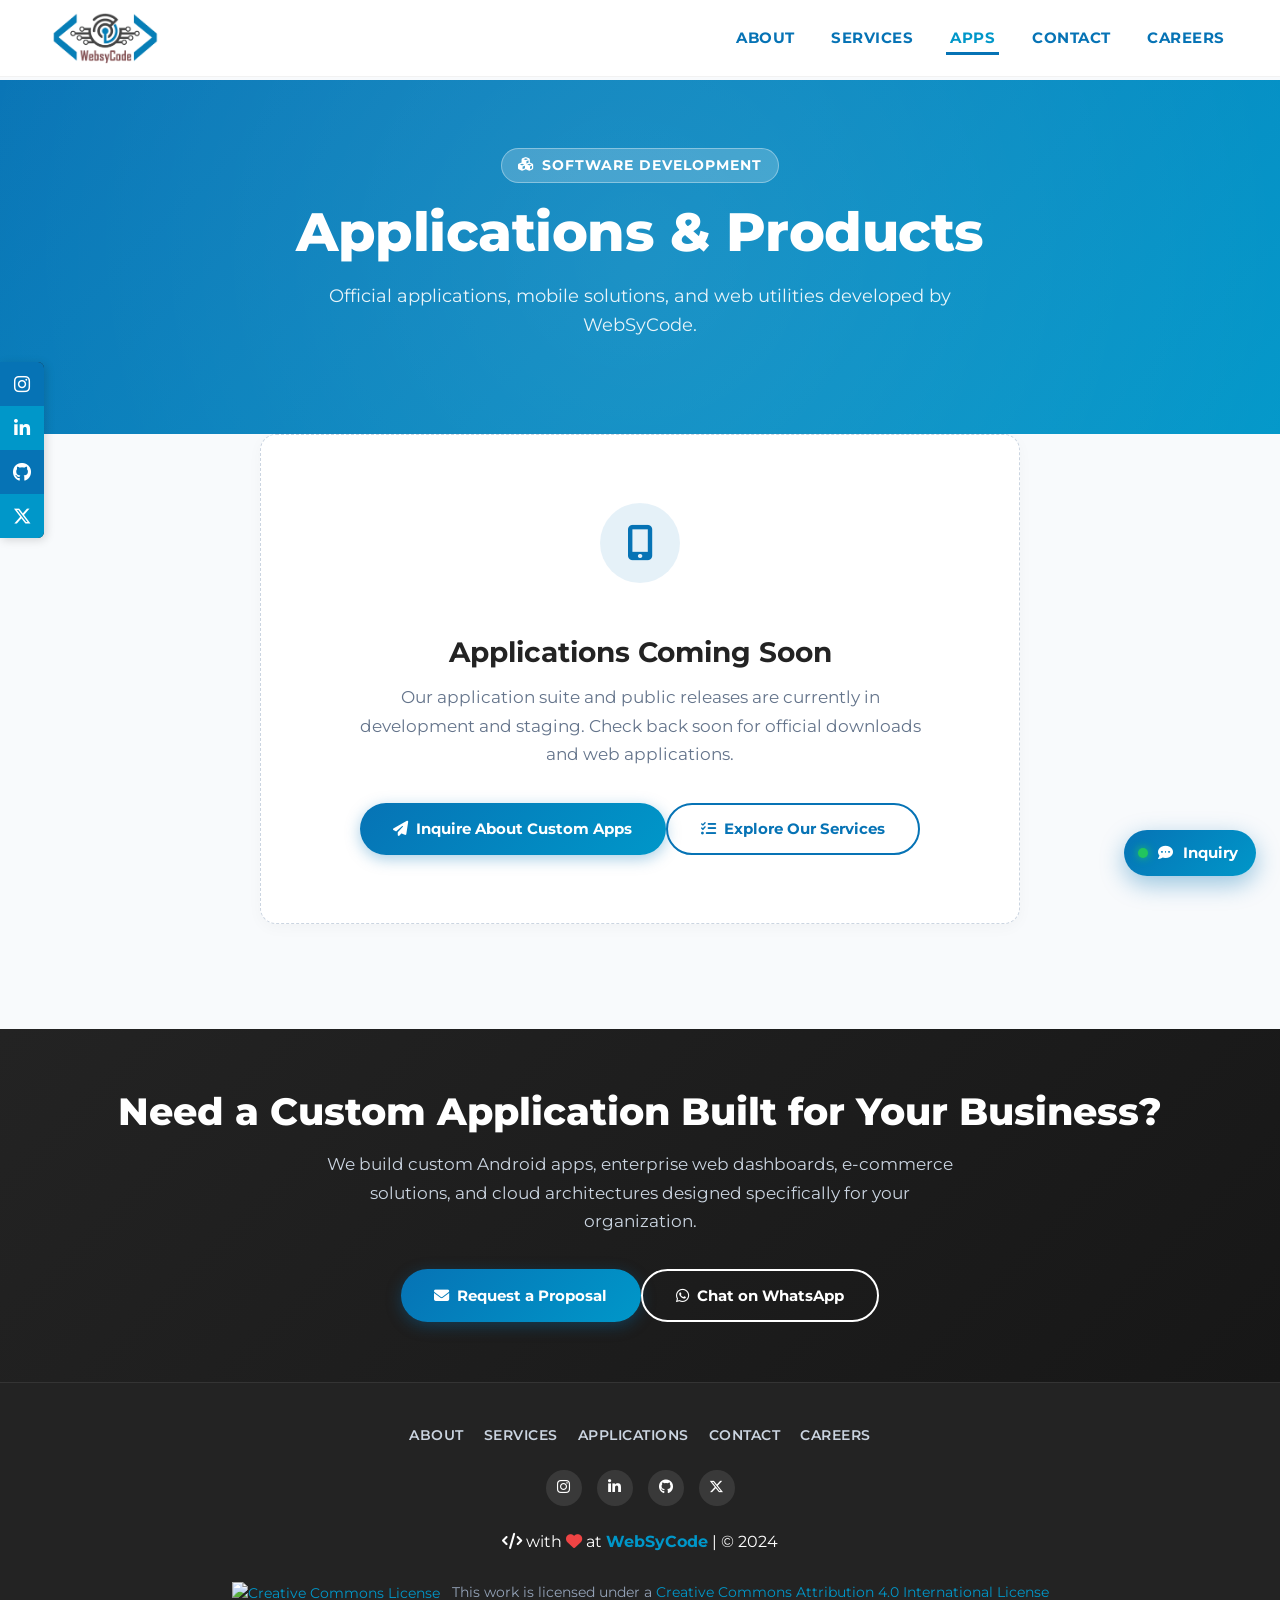
==== commit 846d3d6a: "Remove dummy applications and set up clean Apps catalog state" ====
--- a/apps.html
+++ b/apps.html
@@ -3,9 +3,9 @@
 <head>
   <meta charset="utf-8">
   <meta http-equiv="x-ua-compatible" content="ie=edge">
-  <title>WebSyCode Applications | Mobile, Web &amp; Desktop Software Suite</title>
-  <meta name="description" content="Explore WebSyCode's lineup of production-ready business applications, POS systems, campus ERP, e-commerce storefronts, and developer tools.">
-  <meta name="keywords" content="websycode apps, android apps, POS billing software, college ERP, e-commerce app, agile task management, software downloads, ankleshwar, gujarat">
+  <title>WebSyCode Applications | Official Software &amp; Tools</title>
+  <meta name="description" content="Explore official applications and tools developed by WebSyCode IT Consultancy and Development Center.">
+  <meta name="keywords" content="websycode apps, android apps, web apps, software development, surat, ankleshwar, gujarat">
   <meta name="author" content="WebSyCode">
   <meta name="viewport" content="width=device-width, initial-scale=1.0">
 
@@ -63,346 +63,72 @@
     <section class="apps-hero">
       <div class="container">
         <div class="apps-hero-badge">
-          <i class="fa-solid fa-cubes"></i> WebSyCode Software Ecosystem
-        </div>
-        <h1>Applications &amp; Software Suite</h1>
+          <i class="fa-solid fa-cubes"></i> Software Development
+        </div>
+        <h1>Applications &amp; Products</h1>
         <p>
-          Discover our fleet of high-performance mobile, web, and desktop software crafted for retail, education, e-commerce, and development teams. Built for high reliability, security, and effortless user experience.
+          Official applications, mobile solutions, and web utilities developed by WebSyCode.
         </p>
       </div>
     </section>
 
-    <!-- Apps Toolbar: Search & Category Filter Chips -->
+    <!-- Apps Toolbar: Search & Category Filter Chips (Active when apps exist) -->
     <section class="apps-toolbar-section">
       <div class="apps-toolbar-card">
         <!-- Search Bar -->
         <div class="apps-search-wrapper">
           <i class="fa-solid fa-magnifying-glass"></i>
-          <input type="text" id="appSearchInput" class="apps-search-input" placeholder="Search apps by title, feature, or technology..." aria-label="Search applications">
+          <input type="text" id="appSearchInput" class="apps-search-input" placeholder="Search applications..." aria-label="Search applications">
         </div>
 
         <!-- Filter Chips -->
         <div class="apps-filter-chips">
           <button class="app-filter-btn active" data-filter="all">
-            <i class="fa-solid fa-border-all"></i> All Applications (6)
+            <i class="fa-solid fa-border-all"></i> All
+          </button>
+          <button class="app-filter-btn" data-filter="mobile">
+            <i class="fa-brands fa-android"></i> Mobile Apps
+          </button>
+          <button class="app-filter-btn" data-filter="web">
+            <i class="fa-solid fa-globe"></i> Web Applications
           </button>
           <button class="app-filter-btn" data-filter="business">
-            <i class="fa-solid fa-briefcase"></i> Business &amp; POS
-          </button>
-          <button class="app-filter-btn" data-filter="education">
-            <i class="fa-solid fa-graduation-cap"></i> Education &amp; Campus
-          </button>
-          <button class="app-filter-btn" data-filter="ecommerce">
-            <i class="fa-solid fa-bag-shopping"></i> E-Commerce
-          </button>
-          <button class="app-filter-btn" data-filter="productivity">
-            <i class="fa-solid fa-list-check"></i> Productivity &amp; Dev
-          </button>
-          <button class="app-filter-btn" data-filter="cloud">
-            <i class="fa-solid fa-cloud"></i> Cloud &amp; Utilities
-          </button>
-        </div>
-      </div>
-    </section>
-
-    <!-- Apps Grid Section -->
+            <i class="fa-solid fa-briefcase"></i> Enterprise &amp; Business
+          </button>
+        </div>
+      </div>
+    </section>
+
+    <!-- Apps Grid Container -->
     <section class="apps-grid-container">
-      <div class="apps-grid">
-
-        <!-- App 1: WebSy Bill -->
-        <div class="app-card-wrapper" data-category="business" data-tags="billing pos gst invoice retail thermal barcode inventory accounting">
-          <div class="app-card">
-            <div class="app-card-header">
-              <div class="app-icon-box" style="background: linear-gradient(135deg, #0673b5, #0097c9);">
-                <i class="fa-solid fa-cash-register"></i>
-              </div>
-              <div class="app-header-text">
-                <span class="app-category-pill">Business &amp; POS</span>
-                <h3 class="app-name">WebSy Bill (Smart POS &amp; GST)</h3>
-                <p class="app-tagline">Fast &amp; Offline-Ready Billing Software for Retail and Wholesalers</p>
-              </div>
-            </div>
-
-            <div class="app-card-body">
-              <p class="app-desc">
-                High-speed POS and GST-compliant invoicing system tailored for retail shops, supermarkets, and electronics distributors. Prints to thermal printers and dispatches bills on WhatsApp.
-              </p>
-              <ul class="app-feature-list">
-                <li><i class="fa-solid fa-circle-check"></i> <span>3-Second GST Bill generation with instant WhatsApp share</span></li>
-                <li><i class="fa-solid fa-circle-check"></i> <span>100% Offline-first operation with auto cloud synchronization</span></li>
-                <li><i class="fa-solid fa-circle-check"></i> <span>Barcode scanner, 2"/3" thermal printer, and cash drawer support</span></li>
-                <li><i class="fa-solid fa-circle-check"></i> <span>Automatic low-stock alerts and GSTR-1/3B tax export</span></li>
-              </ul>
-
-              <div class="app-platform-badges">
-                <span class="platform-pill"><i class="fa-brands fa-android"></i> Android APK</span>
-                <span class="platform-pill"><i class="fa-brands fa-windows"></i> Windows</span>
-                <span class="platform-pill"><i class="fa-solid fa-globe"></i> Web Cloud</span>
-              </div>
-            </div>
-
-            <div class="app-card-footer">
-              <div class="d-flex gap-2">
-                <button class="btn-app-action btn-primary-action" onclick="openAppModal('websy_bill')">
-                  <i class="fa-solid fa-expand"></i> View Details
-                </button>
-                <button class="btn-app-action btn-secondary-action" onclick="triggerAppAction('Download APK', 'WebSy Bill')">
-                  <i class="fa-brands fa-android"></i> APK
-                </button>
-              </div>
-              <button class="btn-app-action btn-preview-action" onclick="openAppModal('websy_bill')">
-                <i class="fa-solid fa-images"></i> Screenshots
-              </button>
-            </div>
-          </div>
-        </div>
-
-        <!-- App 2: WebSy Campus ERP -->
-        <div class="app-card-wrapper" data-category="education" data-tags="campus college university school attendance erp student project fee education">
-          <div class="app-card">
-            <div class="app-card-header">
-              <div class="app-icon-box" style="background: linear-gradient(135deg, #0097c9, #0673b5);">
-                <i class="fa-solid fa-graduation-cap"></i>
-              </div>
-              <div class="app-header-text">
-                <span class="app-category-pill">Education &amp; Campus</span>
-                <h3 class="app-name">WebSy Campus ERP</h3>
-                <p class="app-tagline">Complete College &amp; Training Institute Management Suite</p>
-              </div>
-            </div>
-
-            <div class="app-card-body">
-              <p class="app-desc">
-                Engineered for BCA/MCA universities, engineering colleges, and technical training centers. Handles student attendance via QR code, practical submissions, and fee tracking.
-              </p>
-              <ul class="app-feature-list">
-                <li><i class="fa-solid fa-circle-check"></i> <span>High-speed QR student attendance with geofence fraud check</span></li>
-                <li><i class="fa-solid fa-circle-check"></i> <span>Semester final year project submission &amp; code grading portal</span></li>
-                <li><i class="fa-solid fa-circle-check"></i> <span>Tuition fee management, online receipts, and installment logs</span></li>
-                <li><i class="fa-solid fa-circle-check"></i> <span>Parent portal with automatic WhatsApp absence &amp; exam alerts</span></li>
-              </ul>
-
-              <div class="app-platform-badges">
-                <span class="platform-pill"><i class="fa-brands fa-android"></i> Android</span>
-                <span class="platform-pill"><i class="fa-brands fa-apple"></i> iOS</span>
-                <span class="platform-pill"><i class="fa-solid fa-laptop"></i> Web Portal</span>
-              </div>
-            </div>
-
-            <div class="app-card-footer">
-              <div class="d-flex gap-2">
-                <button class="btn-app-action btn-primary-action" onclick="openAppModal('websy_campus')">
-                  <i class="fa-solid fa-expand"></i> View Details
-                </button>
-                <button class="btn-app-action btn-secondary-action" onclick="triggerAppAction('Play Store Link', 'WebSy Campus')">
-                  <i class="fa-brands fa-google-play"></i> Play Store
-                </button>
-              </div>
-              <button class="btn-app-action btn-preview-action" onclick="openAppModal('websy_campus')">
-                <i class="fa-solid fa-images"></i> Screenshots
-              </button>
-            </div>
-          </div>
-        </div>
-
-        <!-- App 3: ShopSy Omnichannel E-Commerce -->
-        <div class="app-card-wrapper" data-category="ecommerce" data-tags="ecommerce shop store online shopping cart upi payments delivery razorpay">
-          <div class="app-card">
-            <div class="app-card-header">
-              <div class="app-icon-box" style="background: linear-gradient(135deg, #0673b5, #1e3c72);">
-                <i class="fa-solid fa-bag-shopping"></i>
-              </div>
-              <div class="app-header-text">
-                <span class="app-category-pill">E-Commerce</span>
-                <h3 class="app-name">ShopSy Storefront</h3>
-                <p class="app-tagline">High-Performance Mobile Shopping App &amp; Storefront Engine</p>
-              </div>
-            </div>
-
-            <div class="app-card-body">
-              <p class="app-desc">
-                Flagship omnichannel e-commerce platform offering synchronized mobile customer apps, seamless UPI and card payments, real-time dispatch tracking, and merchant administration.
-              </p>
-              <ul class="app-feature-list">
-                <li><i class="fa-solid fa-circle-check"></i> <span>One-click UPI checkout (GPay, PhonePe, Paytm) &amp; COD OTP check</span></li>
-                <li><i class="fa-solid fa-circle-check"></i> <span>Live order delivery tracking with push and WhatsApp updates</span></li>
-                <li><i class="fa-solid fa-circle-check"></i> <span>Automated abandoned cart recovery notifications</span></li>
-                <li><i class="fa-solid fa-circle-check"></i> <span>Coupons, flash sales, tier discounts, and loyalty wallet</span></li>
-              </ul>
-
-              <div class="app-platform-badges">
-                <span class="platform-pill"><i class="fa-brands fa-android"></i> Android</span>
-                <span class="platform-pill"><i class="fa-brands fa-apple"></i> iOS App</span>
-                <span class="platform-pill"><i class="fa-solid fa-store"></i> Web PWA</span>
-              </div>
-            </div>
-
-            <div class="app-card-footer">
-              <div class="d-flex gap-2">
-                <button class="btn-app-action btn-primary-action" onclick="openAppModal('shopsy_store')">
-                  <i class="fa-solid fa-expand"></i> View Details
-                </button>
-                <button class="btn-app-action btn-secondary-action" onclick="triggerAppAction('Demo Launch', 'ShopSy')">
-                  <i class="fa-solid fa-play"></i> Live Demo
-                </button>
-              </div>
-              <button class="btn-app-action btn-preview-action" onclick="openAppModal('shopsy_store')">
-                <i class="fa-solid fa-images"></i> Screenshots
-              </button>
-            </div>
-          </div>
-        </div>
-
-        <!-- App 4: TaskCraft Agile PM -->
-        <div class="app-card-wrapper" data-category="productivity" data-tags="agile sprint kanban tasks project management git github software engineering tracking">
-          <div class="app-card">
-            <div class="app-card-header">
-              <div class="app-icon-box" style="background: linear-gradient(135deg, #232323, #0673b5);">
-                <i class="fa-solid fa-list-check"></i>
-              </div>
-              <div class="app-header-text">
-                <span class="app-category-pill">Productivity &amp; Dev</span>
-                <h3 class="app-name">TaskCraft Agile PM</h3>
-                <p class="app-tagline">Agile Project &amp; Task Management Tool for Engineering Teams</p>
-              </div>
-            </div>
-
-            <div class="app-card-body">
-              <p class="app-desc">
-                Crafted around Agile Software Craftsmanship principles. Enables engineering teams and project trainees to manage sprint backlogs, link GitHub commits, and track velocity.
-              </p>
-              <ul class="app-feature-list">
-                <li><i class="fa-solid fa-circle-check"></i> <span>Visual drag-and-drop Kanban boards with custom workflow states</span></li>
-                <li><i class="fa-solid fa-circle-check"></i> <span>GitHub &amp; GitLab commit sync with automated task resolution</span></li>
-                <li><i class="fa-solid fa-circle-check"></i> <span>Sprint burndown analytics, velocity forecast, and work logs</span></li>
-                <li><i class="fa-solid fa-circle-check"></i> <span>Markdown technical documentation and issue discussion threads</span></li>
-              </ul>
-
-              <div class="app-platform-badges">
-                <span class="platform-pill"><i class="fa-solid fa-globe"></i> Web Cloud</span>
-                <span class="platform-pill"><i class="fa-brands fa-android"></i> Android</span>
-                <span class="platform-pill"><i class="fa-brands fa-windows"></i> Desktop</span>
-              </div>
-            </div>
-
-            <div class="app-card-footer">
-              <div class="d-flex gap-2">
-                <button class="btn-app-action btn-primary-action" onclick="openAppModal('taskcraft_pm')">
-                  <i class="fa-solid fa-expand"></i> View Details
-                </button>
-                <button class="btn-app-action btn-secondary-action" onclick="triggerAppAction('Web App', 'TaskCraft')">
-                  <i class="fa-solid fa-arrow-up-right-from-square"></i> Web App
-                </button>
-              </div>
-              <button class="btn-app-action btn-preview-action" onclick="openAppModal('taskcraft_pm')">
-                <i class="fa-solid fa-images"></i> Screenshots
-              </button>
-            </div>
-          </div>
-        </div>
-
-        <!-- App 5: QuickOrder Restaurant POS -->
-        <div class="app-card-wrapper" data-category="business" data-tags="restaurant cafe pos kds kitchen food table qr ordering dining">
-          <div class="app-card">
-            <div class="app-card-header">
-              <div class="app-icon-box" style="background: linear-gradient(135deg, #0097c9, #232323);">
-                <i class="fa-solid fa-utensils"></i>
-              </div>
-              <div class="app-header-text">
-                <span class="app-category-pill">Business &amp; POS</span>
-                <h3 class="app-name">QuickOrder Restaurant POS</h3>
-                <p class="app-tagline">Touch POS, Table Ordering &amp; Kitchen Display for Cafes &amp; Dining</p>
-              </div>
-            </div>
-
-            <div class="app-card-body">
-              <p class="app-desc">
-                Complete point-of-sale and kitchen coordination system for restaurants, cafes, and bakeries. Includes contactless QR table ordering, live KDS screens, and day-end settlement.
-              </p>
-              <ul class="app-feature-list">
-                <li><i class="fa-solid fa-circle-check"></i> <span>Visual floor layout showing occupied, vacant, and billing tables</span></li>
-                <li><i class="fa-solid fa-circle-check"></i> <span>Live Kitchen Display Screen (KDS) with color-coded preparation timers</span></li>
-                <li><i class="fa-solid fa-circle-check"></i> <span>Contactless QR code digital menu and self-ordering for diners</span></li>
-                <li><i class="fa-solid fa-circle-check"></i> <span>Aggregated order dashboard for Zomato &amp; Swiggy deliveries</span></li>
-              </ul>
-
-              <div class="app-platform-badges">
-                <span class="platform-pill"><i class="fa-brands fa-android"></i> Android Tablet / POS</span>
-                <span class="platform-pill"><i class="fa-solid fa-tv"></i> KDS Screen</span>
-              </div>
-            </div>
-
-            <div class="app-card-footer">
-              <div class="d-flex gap-2">
-                <button class="btn-app-action btn-primary-action" onclick="openAppModal('quickorder_pos')">
-                  <i class="fa-solid fa-expand"></i> View Details
-                </button>
-                <button class="btn-app-action btn-secondary-action" onclick="triggerAppAction('Download APK', 'QuickOrder')">
-                  <i class="fa-brands fa-android"></i> Tablet APK
-                </button>
-              </div>
-              <button class="btn-app-action btn-preview-action" onclick="openAppModal('quickorder_pos')">
-                <i class="fa-solid fa-images"></i> Screenshots
-              </button>
-            </div>
-          </div>
-        </div>
-
-        <!-- App 6: WebSy CloudSync & Client Portal -->
-        <div class="app-card-wrapper" data-category="cloud" data-tags="cloud storage backup files vault client portal security hosting server">
-          <div class="app-card">
-            <div class="app-card-header">
-              <div class="app-icon-box" style="background: linear-gradient(135deg, #0673b5, #005689);">
-                <i class="fa-solid fa-cloud-arrow-up"></i>
-              </div>
-              <div class="app-header-text">
-                <span class="app-category-pill">Cloud &amp; Utilities</span>
-                <h3 class="app-name">WebSy CloudSync &amp; Vault</h3>
-                <p class="app-tagline">Secure Enterprise Backup, File Vault &amp; Client Delivery Hub</p>
-              </div>
-            </div>
-
-            <div class="app-card-body">
-              <p class="app-desc">
-                Enterprise cloud storage and client deliverables portal. Safeguards critical databases, website backups, and digital assets with AES-256 encryption and 99.99% uptime.
-              </p>
-              <ul class="app-feature-list">
-                <li><i class="fa-solid fa-circle-check"></i> <span>End-to-end AES-256 encryption for database and document archives</span></li>
-                <li><i class="fa-solid fa-circle-check"></i> <span>Scheduled automatic backups for MySQL, PostgreSQL, and folders</span></li>
-                <li><i class="fa-solid fa-circle-check"></i> <span>Branded client delivery links with password and expiry dates</span></li>
-                <li><i class="fa-solid fa-circle-check"></i> <span>30-Day file revision history and instant one-click restoration</span></li>
-              </ul>
-
-              <div class="app-platform-badges">
-                <span class="platform-pill"><i class="fa-solid fa-cloud"></i> Web Vault</span>
-                <span class="platform-pill"><i class="fa-brands fa-windows"></i> Windows Sync</span>
-                <span class="platform-pill"><i class="fa-brands fa-android"></i> Android Mobile</span>
-              </div>
-            </div>
-
-            <div class="app-card-footer">
-              <div class="d-flex gap-2">
-                <button class="btn-app-action btn-primary-action" onclick="openAppModal('websy_cloudsync')">
-                  <i class="fa-solid fa-expand"></i> View Details
-                </button>
-                <button class="btn-app-action btn-secondary-action" onclick="triggerAppAction('Launch Vault', 'WebSy CloudSync')">
-                  <i class="fa-solid fa-vault"></i> Launch Vault
-                </button>
-              </div>
-              <button class="btn-app-action btn-preview-action" onclick="openAppModal('websy_cloudsync')">
-                <i class="fa-solid fa-images"></i> Screenshots
-              </button>
-            </div>
-          </div>
-        </div>
-
-      </div>
-
-      <!-- No Apps Found Message -->
+      
+      <!-- Empty State: Displayed when no applications are published yet -->
+      <div id="emptyAppsState" class="empty-apps-state">
+        <div class="empty-apps-icon">
+          <i class="fa-solid fa-mobile-screen-button"></i>
+        </div>
+        <h2>Applications Coming Soon</h2>
+        <p>
+          Our application suite and public releases are currently in development and staging. Check back soon for official downloads and web applications.
+        </p>
+        <div class="d-flex justify-content-center gap-3 flex-wrap">
+          <a href="contact.html" class="button button-primary">
+            <i class="fa-solid fa-paper-plane"></i> Inquire About Custom Apps
+          </a>
+          <a href="index.html#services" class="button button-outline">
+            <i class="fa-solid fa-list-check"></i> Explore Our Services
+          </a>
+        </div>
+      </div>
+
+      <!-- Dynamic Apps Grid (Populated via window.appsCatalog in js/apps.js) -->
+      <div class="apps-grid" style="display: none;"></div>
+
+      <!-- No Matching Apps Found during Search/Filter -->
       <div id="noAppsFound" class="no-apps-message">
         <i class="fa-solid fa-box-open"></i>
         <h3>No applications match your search query</h3>
-        <p>Try clearing your search query or selecting "All Applications" from the category filters above.</p>
+        <p>Try clearing your search query or selecting "All" from the category filters.</p>
       </div>
     </section>
 
@@ -411,7 +137,7 @@
       <div class="container">
         <h2>Need a Custom Application Built for Your Business?</h2>
         <p>
-          We engineer tailored Android apps, enterprise web dashboards, billing solutions, and cloud architectures designed specifically for your organizational requirements.
+          We build custom Android apps, enterprise web dashboards, e-commerce solutions, and cloud architectures designed specifically for your organization.
         </p>
         <div class="d-flex justify-content-center gap-3 flex-wrap">
           <a href="contact.html" class="button button-primary">
@@ -424,7 +150,7 @@
       </div>
     </section>
 
-    <!-- App Details & Screenshots Modal -->
+    <!-- App Details & Screenshots Modal (Ready for real apps) -->
     <div id="appDetailsModal" class="app-modal-overlay">
       <div class="app-modal-container">
         <div class="app-modal-header">
@@ -436,33 +162,24 @@
         </div>
 
         <div class="app-modal-body">
-          <!-- Interactive Mockup & Screenshots Preview -->
-          <div id="modalAppPreviewScreen">
-            <!-- Dynamically populated -->
-          </div>
-
-          <!-- Long Description -->
+          <div id="modalAppPreviewScreen"></div>
           <h4 class="modal-section-title"><i class="fa-solid fa-circle-info"></i> Overview</h4>
           <p id="modalAppDescription" style="color: #475569; line-height: 1.7; font-size: 0.95rem;"></p>
-
-          <!-- Key Features -->
-          <h4 class="modal-section-title"><i class="fa-solid fa-star"></i> Key Capabilities &amp; Specifications</h4>
+          <h4 class="modal-section-title"><i class="fa-solid fa-star"></i> Key Capabilities</h4>
           <ul id="modalAppFeatures" class="modal-feature-list"></ul>
-
-          <!-- Tech Stack -->
           <h4 class="modal-section-title"><i class="fa-solid fa-microchip"></i> Technology Architecture</h4>
           <div id="modalAppTechStack" class="modal-tech-stack"></div>
         </div>
 
         <div class="app-modal-footer">
           <button class="btn-app-action btn-secondary-action" onclick="closeAppModal()">Close</button>
-          <a id="modalDownloadApk" href="#" class="btn-app-action btn-secondary-action" onclick="triggerAppAction('APK Download', 'App')">
+          <a id="modalDownloadApk" href="#" class="btn-app-action btn-secondary-action">
             <i class="fa-brands fa-android"></i> Download APK
           </a>
-          <a id="modalPlayStore" href="#" target="_blank" class="btn-app-action btn-secondary-action" onclick="triggerAppAction('Play Store', 'App')">
+          <a id="modalPlayStore" href="#" target="_blank" class="btn-app-action btn-secondary-action">
             <i class="fa-brands fa-google-play"></i> Play Store
           </a>
-          <a id="modalWebDemo" href="#" class="btn-app-action btn-primary-action" onclick="triggerAppAction('Live Demo', 'App')">
+          <a id="modalWebDemo" href="#" target="_blank" class="btn-app-action btn-primary-action">
             <i class="fa-solid fa-arrow-up-right-from-square"></i> Launch Live Demo
           </a>
         </div>
--- a/css/styles.css
+++ b/css/styles.css
@@ -1347,7 +1347,7 @@
   text-decoration: underline;
 }
 
-/* Empty Search Result */
+/* Empty Search Result & Empty Catalog State */
 .no-apps-message {
   display: none;
   text-align: center;
@@ -1359,6 +1359,45 @@
   font-size: 3rem;
   color: #cbd5e1;
   margin-bottom: 15px;
+}
+
+.empty-apps-state {
+  text-align: center;
+  padding: 4.5em 2em;
+  background: #ffffff;
+  border-radius: 16px;
+  border: 1px dashed #cbd5e1;
+  max-width: 760px;
+  margin: 0 auto;
+  box-shadow: 0 4px 15px rgba(0, 0, 0, 0.03);
+}
+
+.empty-apps-icon {
+  width: 80px;
+  height: 80px;
+  border-radius: 50%;
+  background: rgba(6, 115, 181, 0.1);
+  color: var(--font-color);
+  font-size: 2.2rem;
+  display: inline-flex;
+  align-items: center;
+  justify-content: center;
+  margin-bottom: 1.5em;
+}
+
+.empty-apps-state h2 {
+  font-size: 1.75rem;
+  font-weight: 700;
+  color: var(--secondary-color);
+  margin-bottom: 0.5em;
+}
+
+.empty-apps-state p {
+  color: #64748b;
+  font-size: 1.05rem;
+  line-height: 1.7;
+  max-width: 580px;
+  margin: 0 auto 2em;
 }
 
 /* App Details & Screenshots Modal */
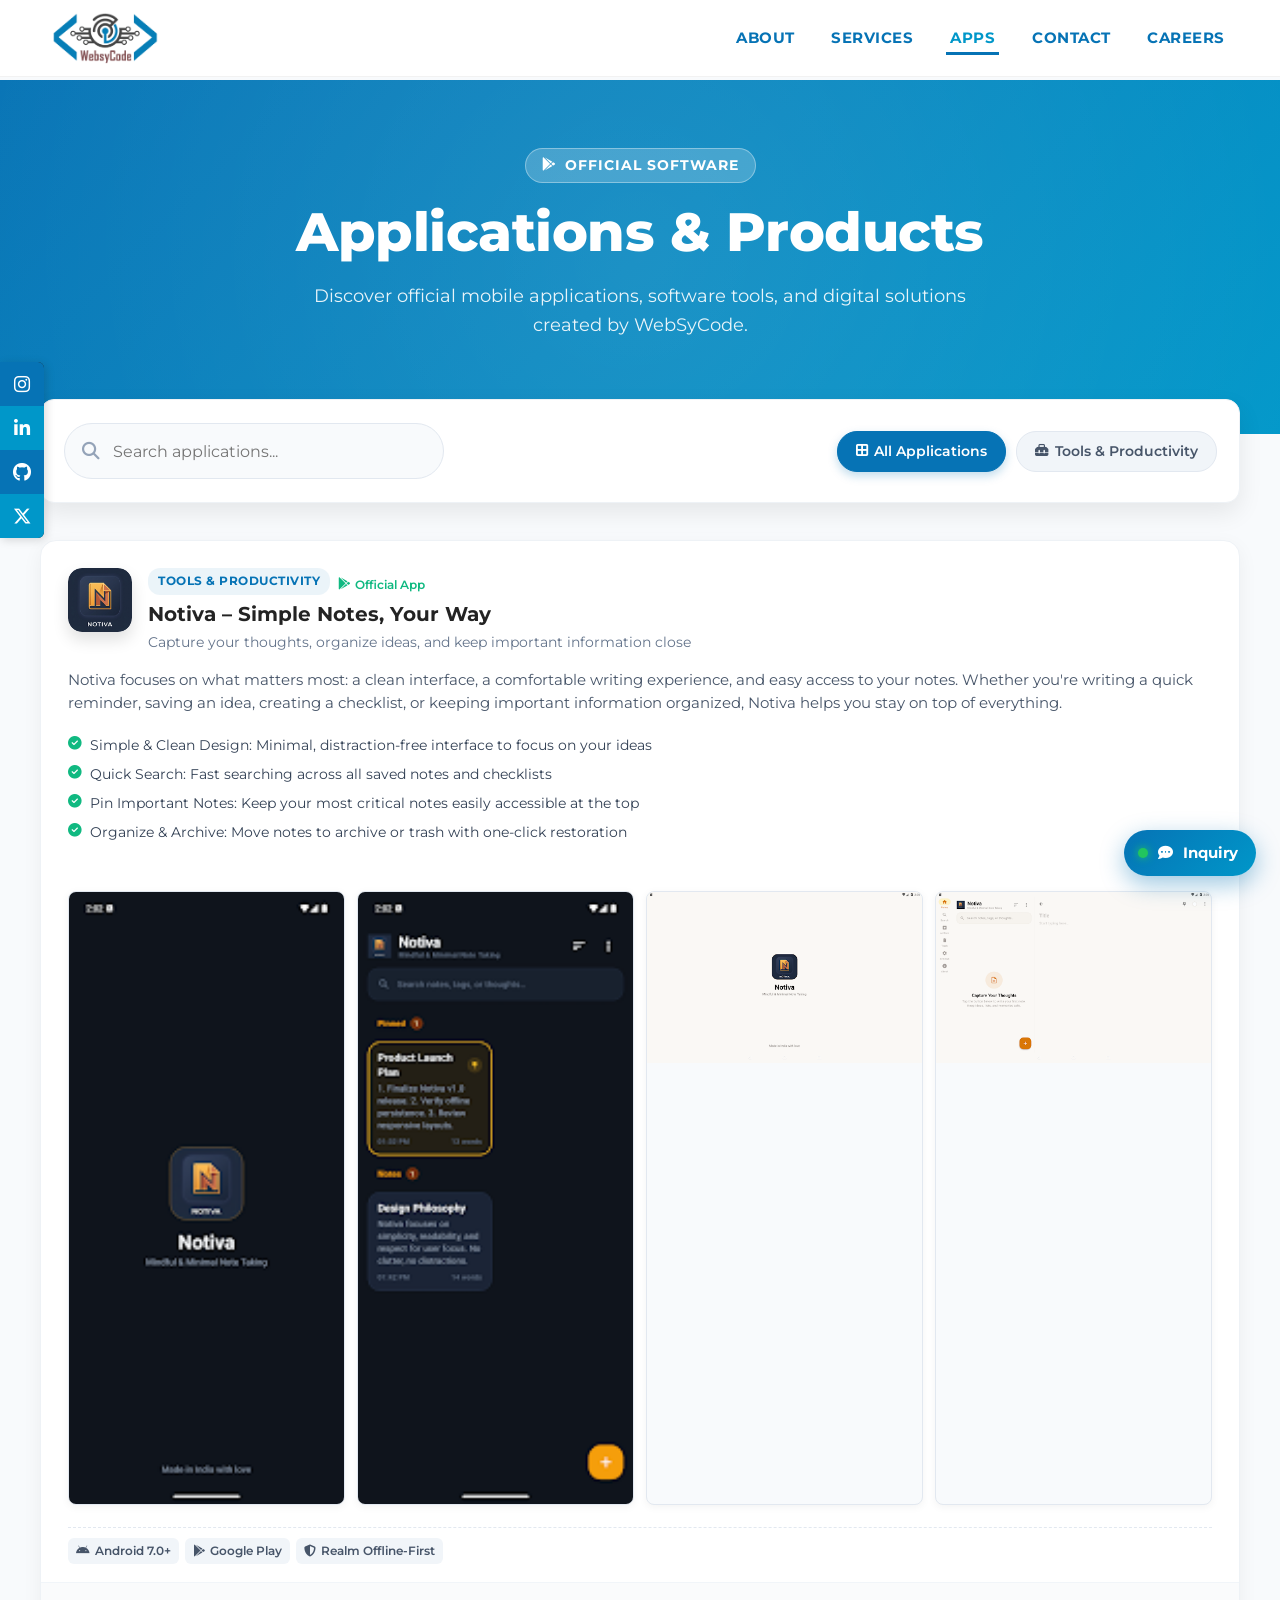
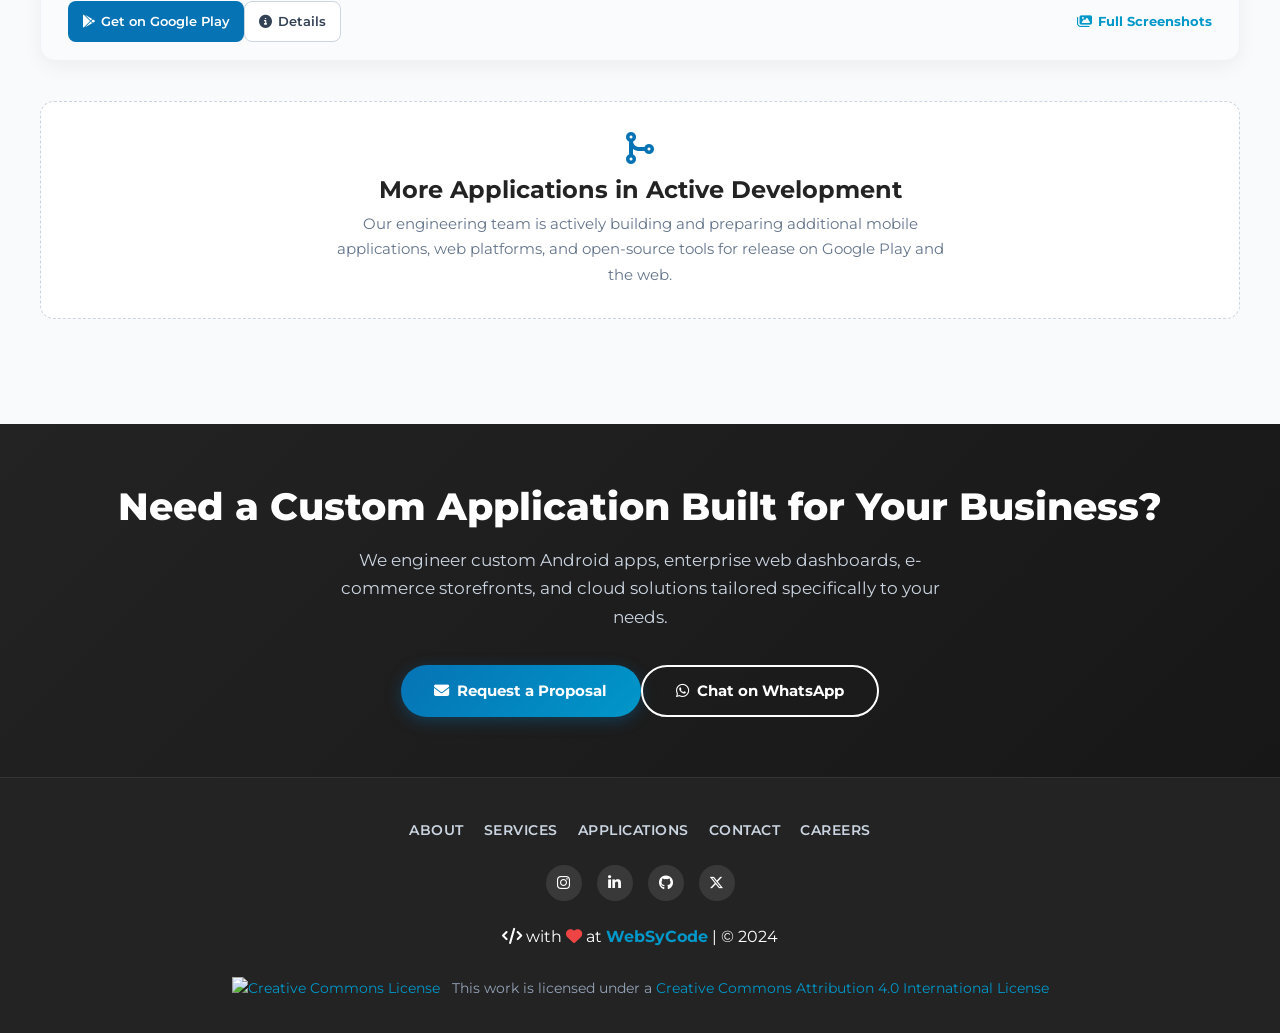
==== commit 5528950e: "Add official WebSyCode application Notiva (com.studio.quicknotes) to Apps page" ====
--- a/apps.html
+++ b/apps.html
@@ -3,9 +3,9 @@
 <head>
   <meta charset="utf-8">
   <meta http-equiv="x-ua-compatible" content="ie=edge">
-  <title>WebSyCode Applications | Official Software &amp; Tools</title>
-  <meta name="description" content="Explore official applications and tools developed by WebSyCode IT Consultancy and Development Center.">
-  <meta name="keywords" content="websycode apps, android apps, web apps, software development, surat, ankleshwar, gujarat">
+  <title>WebSyCode Applications | Notiva &amp; Software Suite</title>
+  <meta name="description" content="Explore official applications developed by WebSyCode, including Notiva - Simple Notes, Your Way on Google Play.">
+  <meta name="keywords" content="Notiva, WebSyCode, com.studio.quicknotes, android notes app, simple notes, offline notes, realm database, google play">
   <meta name="author" content="WebSyCode">
   <meta name="viewport" content="width=device-width, initial-scale=1.0">
 
@@ -63,16 +63,16 @@
     <section class="apps-hero">
       <div class="container">
         <div class="apps-hero-badge">
-          <i class="fa-solid fa-cubes"></i> Software Development
+          <i class="fa-brands fa-google-play"></i> Official Software
         </div>
         <h1>Applications &amp; Products</h1>
         <p>
-          Official applications, mobile solutions, and web utilities developed by WebSyCode.
+          Discover official mobile applications, software tools, and digital solutions created by WebSyCode.
         </p>
       </div>
     </section>
 
-    <!-- Apps Toolbar: Search & Category Filter Chips (Active when apps exist) -->
+    <!-- Apps Toolbar: Search & Category Filter Chips -->
     <section class="apps-toolbar-section">
       <div class="apps-toolbar-card">
         <!-- Search Bar -->
@@ -84,51 +84,46 @@
         <!-- Filter Chips -->
         <div class="apps-filter-chips">
           <button class="app-filter-btn active" data-filter="all">
-            <i class="fa-solid fa-border-all"></i> All
+            <i class="fa-solid fa-border-all"></i> All Applications
           </button>
-          <button class="app-filter-btn" data-filter="mobile">
-            <i class="fa-brands fa-android"></i> Mobile Apps
+          <button class="app-filter-btn" data-filter="tools">
+            <i class="fa-solid fa-toolbox"></i> Tools &amp; Productivity
           </button>
-          <button class="app-filter-btn" data-filter="web">
-            <i class="fa-solid fa-globe"></i> Web Applications
-          </button>
-          <button class="app-filter-btn" data-filter="business">
-            <i class="fa-solid fa-briefcase"></i> Enterprise &amp; Business
-          </button>
-        </div>
-      </div>
-    </section>
-
-    <!-- Apps Grid Container -->
+        </div>
+      </div>
+    </section>
+
+    <!-- Apps Grid Section -->
     <section class="apps-grid-container">
       
-      <!-- Empty State: Displayed when no applications are published yet -->
-      <div id="emptyAppsState" class="empty-apps-state">
+      <!-- Empty State Container (Used if no apps exist) -->
+      <div id="emptyAppsState" class="empty-apps-state" style="display: none;">
         <div class="empty-apps-icon">
           <i class="fa-solid fa-mobile-screen-button"></i>
         </div>
         <h2>Applications Coming Soon</h2>
-        <p>
-          Our application suite and public releases are currently in development and staging. Check back soon for official downloads and web applications.
+        <p>Our applications are currently in staging. Check back soon for official releases.</p>
+      </div>
+
+      <!-- Dynamic Apps Grid (Rendered by js/apps.js) -->
+      <div class="apps-grid">
+        <!-- Populated dynamically with Notiva -->
+      </div>
+
+      <!-- Upcoming Applications Teaser Card -->
+      <div style="margin-top: 40px; padding: 30px; background: #ffffff; border-radius: 14px; border: 1px dashed #cbd5e1; text-align: center;">
+        <i class="fa-solid fa-code-merge" style="font-size: 2rem; color: var(--font-color); margin-bottom: 12px; display: inline-block;"></i>
+        <h4 style="font-weight: 700; color: var(--secondary-color); margin-bottom: 6px;">More Applications in Active Development</h4>
+        <p style="color: #64748b; font-size: 0.95rem; max-width: 620px; margin: 0 auto;">
+          Our engineering team is actively building and preparing additional mobile applications, web platforms, and open-source tools for release on Google Play and the web.
         </p>
-        <div class="d-flex justify-content-center gap-3 flex-wrap">
-          <a href="contact.html" class="button button-primary">
-            <i class="fa-solid fa-paper-plane"></i> Inquire About Custom Apps
-          </a>
-          <a href="index.html#services" class="button button-outline">
-            <i class="fa-solid fa-list-check"></i> Explore Our Services
-          </a>
-        </div>
-      </div>
-
-      <!-- Dynamic Apps Grid (Populated via window.appsCatalog in js/apps.js) -->
-      <div class="apps-grid" style="display: none;"></div>
-
-      <!-- No Matching Apps Found during Search/Filter -->
+      </div>
+
+      <!-- No Matching Apps Message during Search -->
       <div id="noAppsFound" class="no-apps-message">
         <i class="fa-solid fa-box-open"></i>
         <h3>No applications match your search query</h3>
-        <p>Try clearing your search query or selecting "All" from the category filters.</p>
+        <p>Try clearing your search query or selecting "All Applications".</p>
       </div>
     </section>
 
@@ -137,7 +132,7 @@
       <div class="container">
         <h2>Need a Custom Application Built for Your Business?</h2>
         <p>
-          We build custom Android apps, enterprise web dashboards, e-commerce solutions, and cloud architectures designed specifically for your organization.
+          We engineer custom Android apps, enterprise web dashboards, e-commerce storefronts, and cloud solutions tailored specifically to your needs.
         </p>
         <div class="d-flex justify-content-center gap-3 flex-wrap">
           <a href="contact.html" class="button button-primary">
@@ -150,7 +145,7 @@
       </div>
     </section>
 
-    <!-- App Details & Screenshots Modal (Ready for real apps) -->
+    <!-- App Details & Screenshots Modal -->
     <div id="appDetailsModal" class="app-modal-overlay">
       <div class="app-modal-container">
         <div class="app-modal-header">
@@ -163,24 +158,18 @@
 
         <div class="app-modal-body">
           <div id="modalAppPreviewScreen"></div>
-          <h4 class="modal-section-title"><i class="fa-solid fa-circle-info"></i> Overview</h4>
+          <h4 class="modal-section-title"><i class="fa-solid fa-circle-info"></i> About This App</h4>
           <p id="modalAppDescription" style="color: #475569; line-height: 1.7; font-size: 0.95rem;"></p>
-          <h4 class="modal-section-title"><i class="fa-solid fa-star"></i> Key Capabilities</h4>
+          <h4 class="modal-section-title"><i class="fa-solid fa-star"></i> Key Features &amp; Capabilities</h4>
           <ul id="modalAppFeatures" class="modal-feature-list"></ul>
-          <h4 class="modal-section-title"><i class="fa-solid fa-microchip"></i> Technology Architecture</h4>
+          <h4 class="modal-section-title"><i class="fa-solid fa-microchip"></i> Technology &amp; Privacy Architecture</h4>
           <div id="modalAppTechStack" class="modal-tech-stack"></div>
         </div>
 
         <div class="app-modal-footer">
           <button class="btn-app-action btn-secondary-action" onclick="closeAppModal()">Close</button>
-          <a id="modalDownloadApk" href="#" class="btn-app-action btn-secondary-action">
-            <i class="fa-brands fa-android"></i> Download APK
-          </a>
-          <a id="modalPlayStore" href="#" target="_blank" class="btn-app-action btn-secondary-action">
-            <i class="fa-brands fa-google-play"></i> Play Store
-          </a>
-          <a id="modalWebDemo" href="#" target="_blank" class="btn-app-action btn-primary-action">
-            <i class="fa-solid fa-arrow-up-right-from-square"></i> Launch Live Demo
+          <a id="modalPlayStore" href="https://play.google.com/store/apps/details?id=com.studio.quicknotes&hl=en_IN" target="_blank" rel="noopener noreferrer" class="btn-app-action btn-primary-action">
+            <i class="fa-brands fa-google-play"></i> Get on Google Play
           </a>
         </div>
       </div>
@@ -235,23 +224,23 @@
     <div id="inquiryModal" class="inquiry-modal">
       <div class="inquiry-header">
         <div>
-          <h4>👋 Inquire About Our Apps</h4>
+          <h4>👋 Inquire About Notiva &amp; Apps</h4>
           <p>Get in touch with our engineering team:</p>
         </div>
         <button class="inquiry-close" onclick="closeInquiryModal()" aria-label="Close modal">&times;</button>
       </div>
       <div class="inquiry-body">
         <div class="inquiry-options">
+          <a href="https://play.google.com/store/apps/details?id=com.studio.quicknotes&hl=en_IN" target="_blank" class="inquiry-btn" style="border-color: #0673b5; color: #0673b5;">
+            <span><i class="fa-brands fa-google-play"></i> Download Notiva on Google Play</span>
+            <i class="fa-solid fa-arrow-up-right-from-square"></i>
+          </a>
           <a href="https://wa.me/919909286731" target="_blank" class="inquiry-btn" style="border-color: #25D366; color: #128C7E;">
             <span><i class="fa-brands fa-whatsapp"></i> Chat on WhatsApp (+91 99092 86731)</span>
             <i class="fa-solid fa-arrow-up-right-from-square"></i>
           </a>
           <a href="contact.html" class="inquiry-btn">
-            <span><i class="fa-solid fa-file-signature"></i> Request Custom App Demo</span>
-            <i class="fa-solid fa-chevron-right"></i>
-          </a>
-          <a href="mailto:info@websycode.in" class="inquiry-btn">
-            <span><i class="fa-solid fa-envelope"></i> Email: info@websycode.in</span>
+            <span><i class="fa-solid fa-file-signature"></i> Request Custom App Development</span>
             <i class="fa-solid fa-chevron-right"></i>
           </a>
         </div>
--- a/css/styles.css
+++ b/css/styles.css
@@ -1191,10 +1191,57 @@
   flex-shrink: 0;
   box-shadow: 0 8px 16px rgba(0, 0, 0, 0.12);
   transition: transform 250ms ease;
+  overflow: hidden;
+}
+
+.app-icon-box img {
+  width: 100%;
+  height: 100%;
+  border-radius: 14px;
+  object-fit: cover;
 }
 
 .app-card:hover .app-icon-box {
   transform: scale(1.08) rotate(-3deg);
+}
+
+.app-screenshot-thumbnail-grid {
+  display: grid;
+  grid-template-columns: repeat(auto-fit, minmax(140px, 1fr));
+  gap: 12px;
+  margin: 1.5em 0;
+}
+
+.app-screenshot-thumb {
+  border-radius: 8px;
+  overflow: hidden;
+  border: 1px solid #e2e8f0;
+  box-shadow: 0 2px 8px rgba(0, 0, 0, 0.05);
+  cursor: pointer;
+  transition: transform 200ms ease, box-shadow 200ms ease;
+  background-color: #f8fafc;
+}
+
+.app-screenshot-thumb:hover {
+  transform: translateY(-3px) scale(1.02);
+  box-shadow: 0 6px 16px rgba(0, 0, 0, 0.12);
+  border-color: var(--font-color);
+}
+
+.app-screenshot-thumb img {
+  width: 100%;
+  height: auto;
+  display: block;
+}
+
+.app-store-meta-badge {
+  display: inline-flex;
+  align-items: center;
+  gap: 5px;
+  font-size: 0.78rem;
+  color: #10b981;
+  font-weight: 600;
+  margin-left: 8px;
 }
 
 .app-header-text {
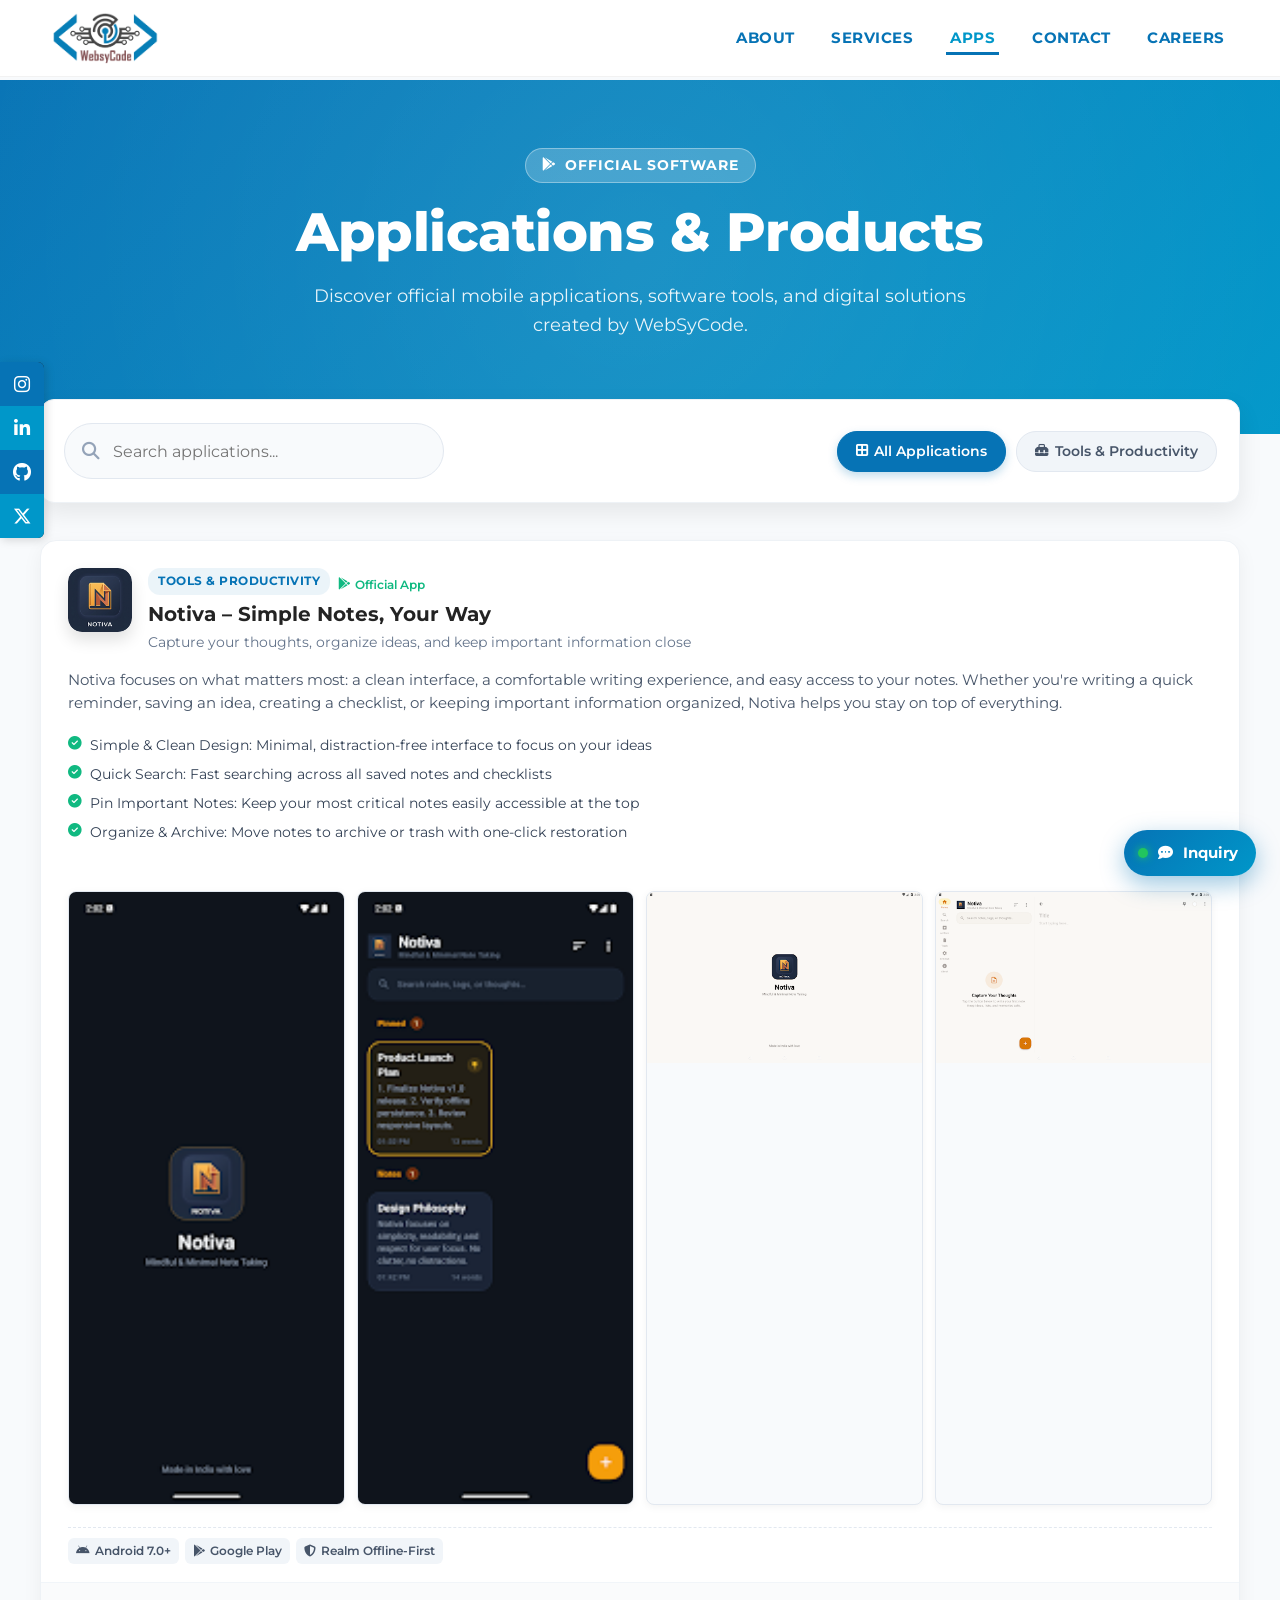
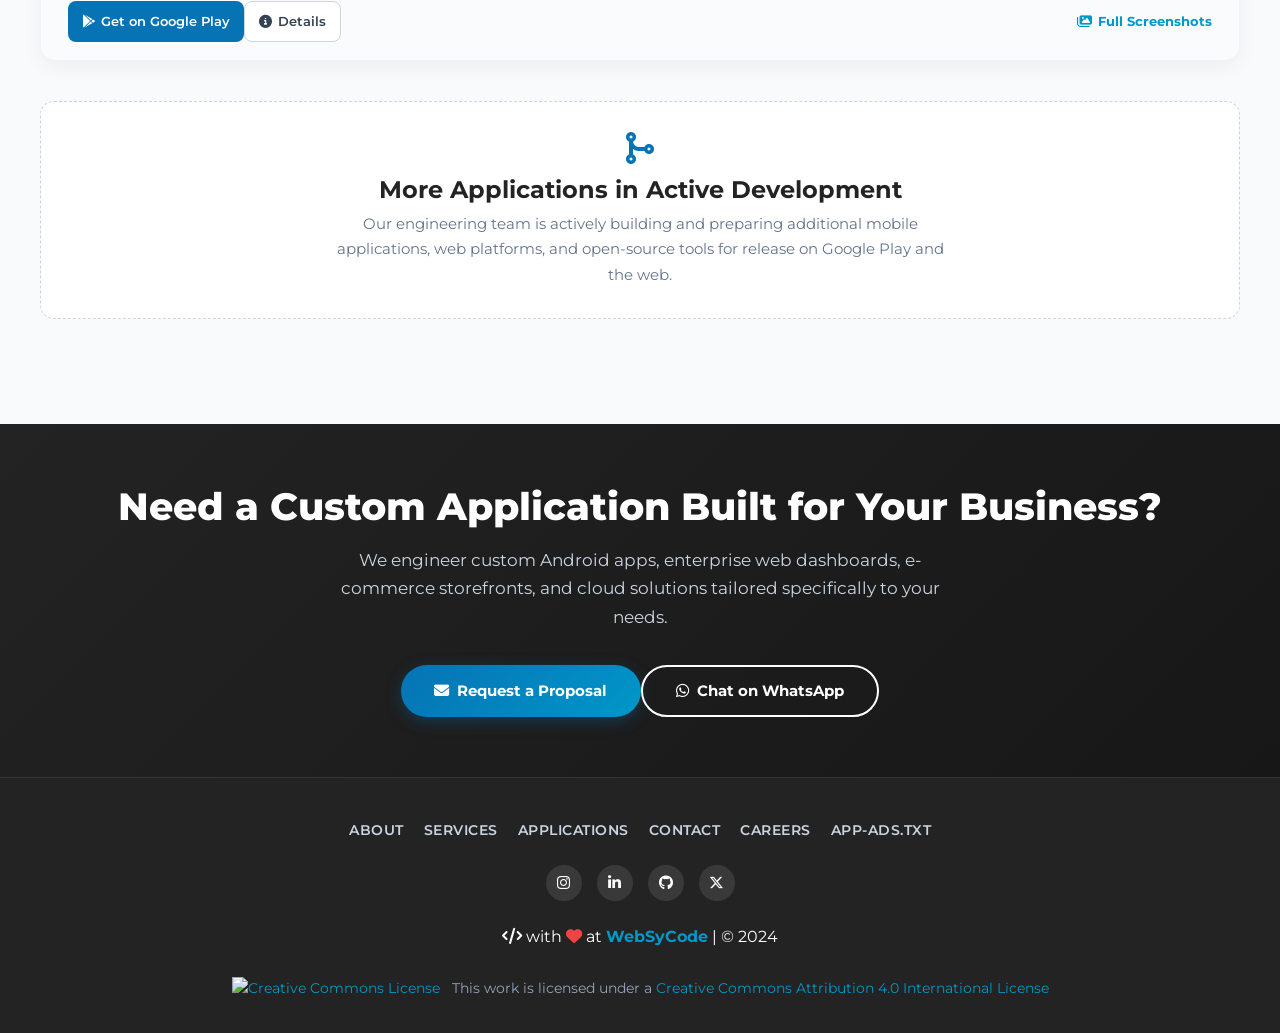
==== commit 81f27909: "Add app-ads.txt in root directory and add links in footer of all pages" ====
--- a/apps.html
+++ b/apps.html
@@ -186,6 +186,7 @@
               <a href="apps.html">Applications</a>
               <a href="contact.html">Contact</a>
               <a href="https://form.jotform.com/220875485499070" target="_blank">Careers</a>
+              <a href="app-ads.txt" target="_blank">app-ads.txt</a>
             </div>
             <div class="footer-social-row">
               <a href="https://www.instagram.com/websycode/" target="_blank" aria-label="Instagram"><i class="fab fa-instagram"></i></a>
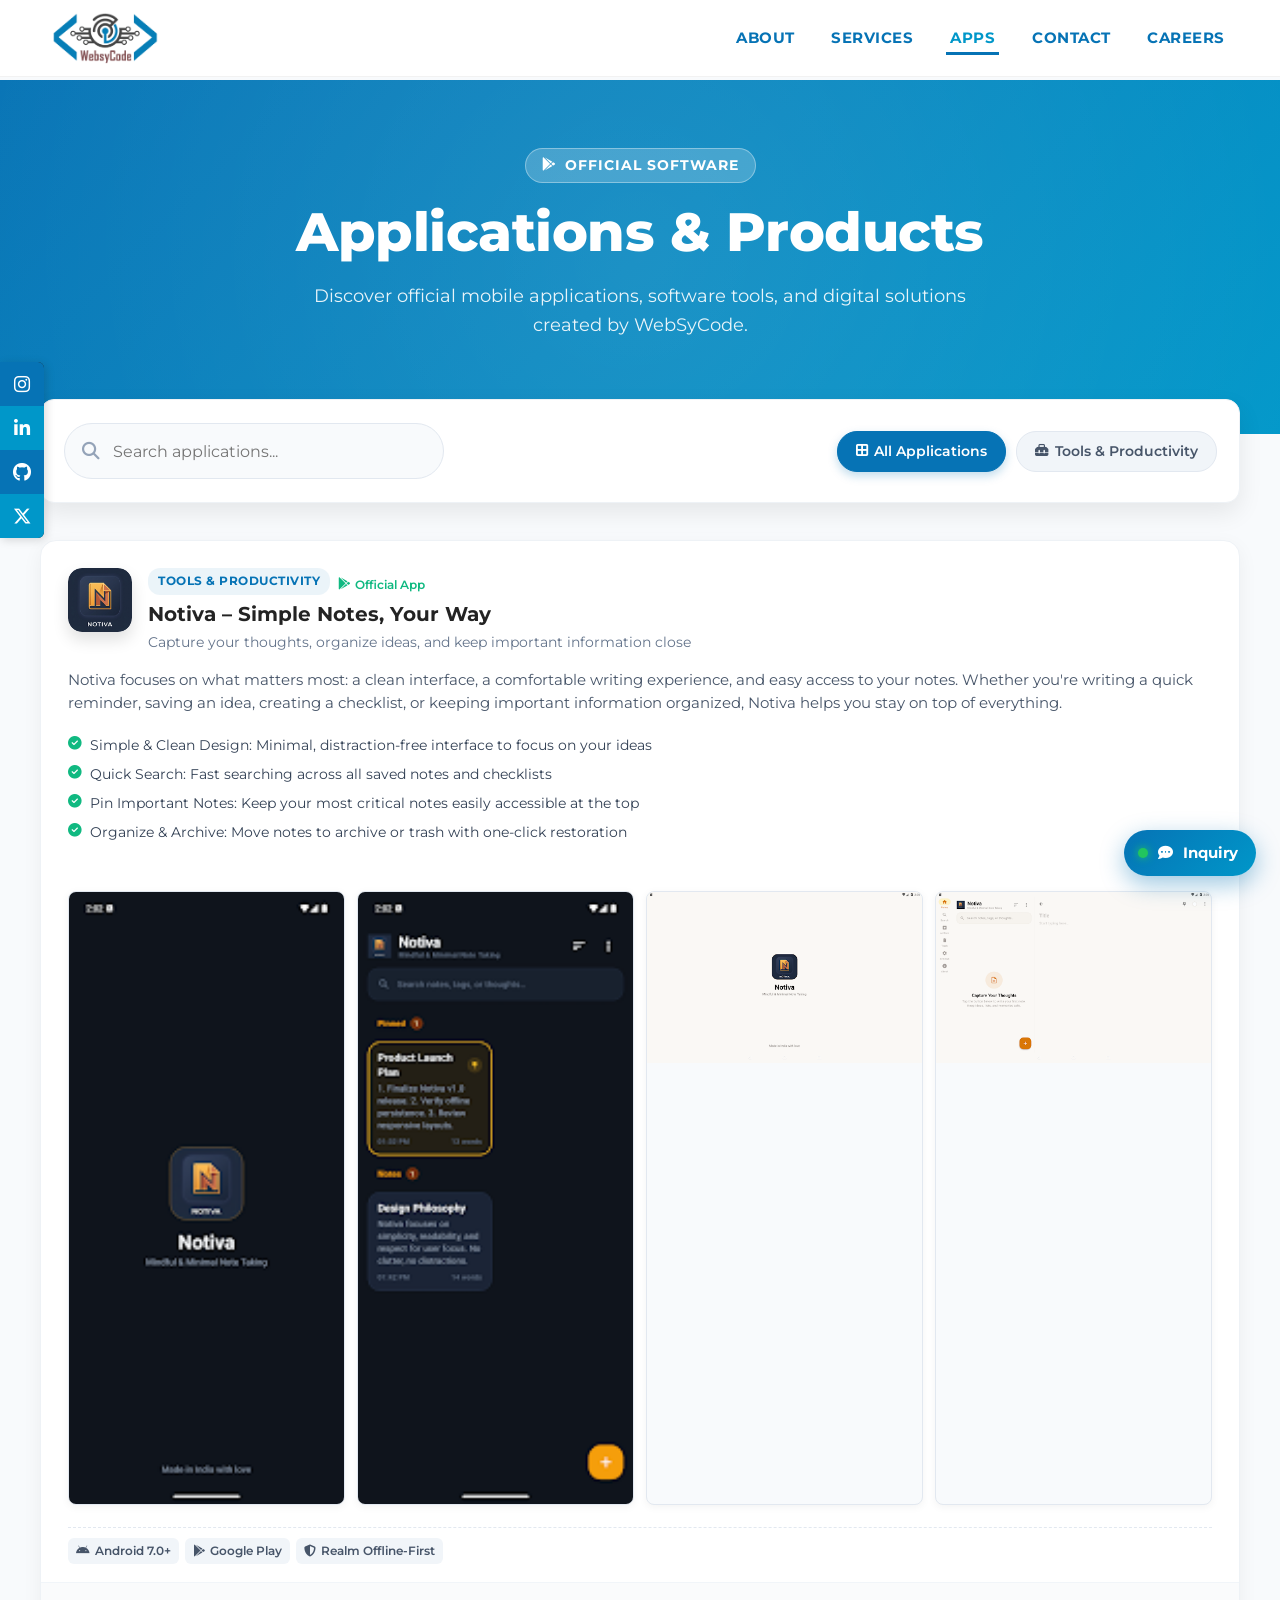
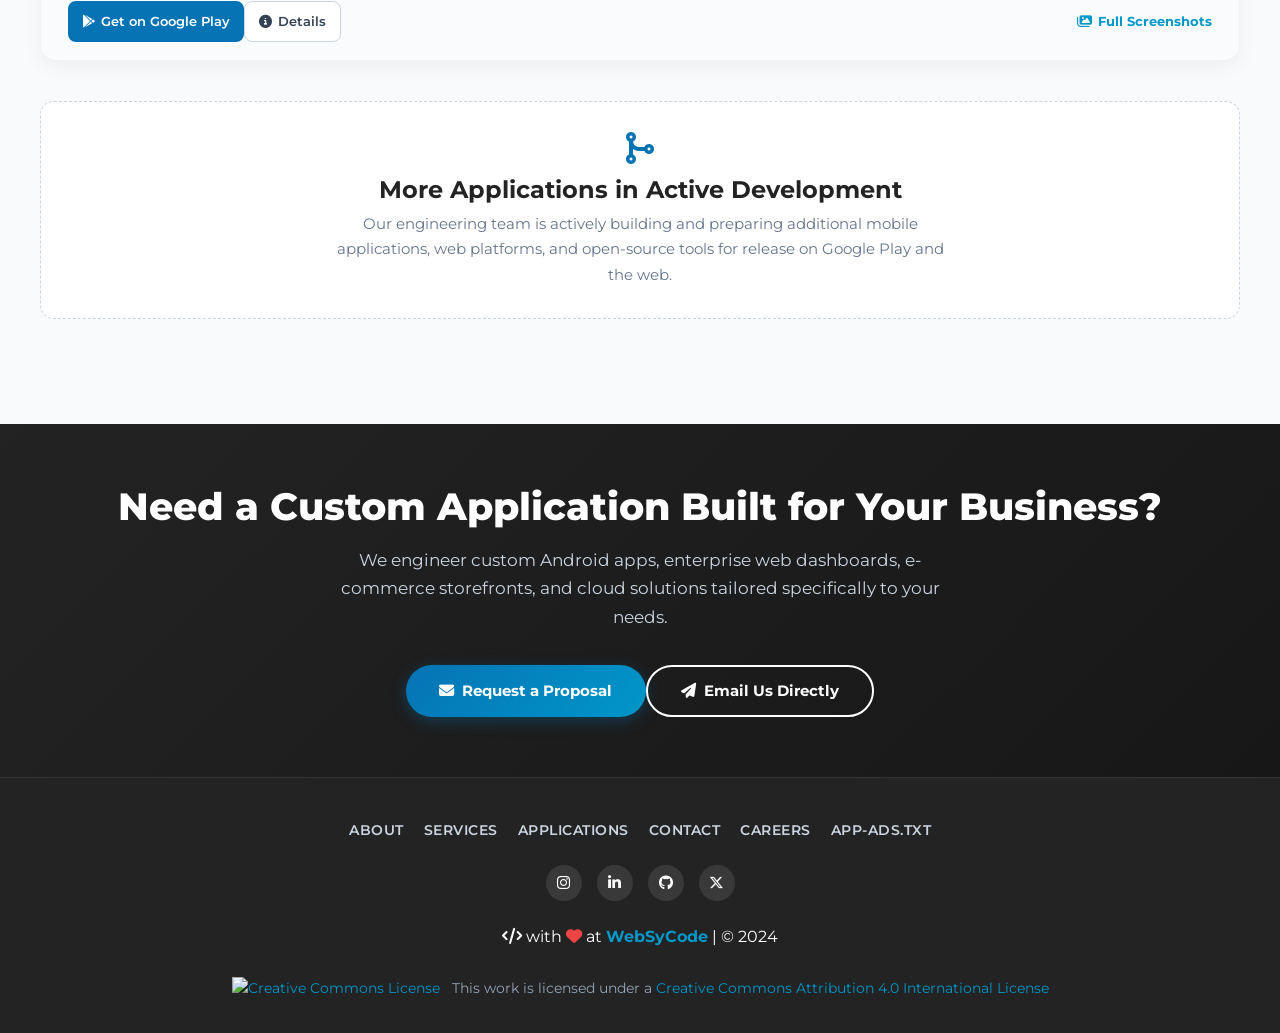
==== commit c625415c: "Remove all mobile numbers and WhatsApp links across the site, standardize on email only" ====
--- a/apps.html
+++ b/apps.html
@@ -138,8 +138,8 @@
           <a href="contact.html" class="button button-primary">
             <i class="fa-solid fa-envelope"></i> Request a Proposal
           </a>
-          <a href="https://wa.me/919909286731" target="_blank" class="button button-outline" style="border-color: #ffffff; color: #ffffff;">
-            <i class="fa-brands fa-whatsapp"></i> Chat on WhatsApp
+          <a href="mailto:info@websycode.in" class="button button-outline" style="border-color: #ffffff; color: #ffffff;">
+            <i class="fa-solid fa-paper-plane"></i> Email Us Directly
           </a>
         </div>
       </div>
@@ -236,8 +236,8 @@
             <span><i class="fa-brands fa-google-play"></i> Download Notiva on Google Play</span>
             <i class="fa-solid fa-arrow-up-right-from-square"></i>
           </a>
-          <a href="https://wa.me/919909286731" target="_blank" class="inquiry-btn" style="border-color: #25D366; color: #128C7E;">
-            <span><i class="fa-brands fa-whatsapp"></i> Chat on WhatsApp (+91 99092 86731)</span>
+          <a href="mailto:info@websycode.in" class="inquiry-btn" style="border-color: #0673b5; color: #0673b5;">
+            <span><i class="fa-solid fa-envelope"></i> Email: info@websycode.in</span>
             <i class="fa-solid fa-arrow-up-right-from-square"></i>
           </a>
           <a href="contact.html" class="inquiry-btn">
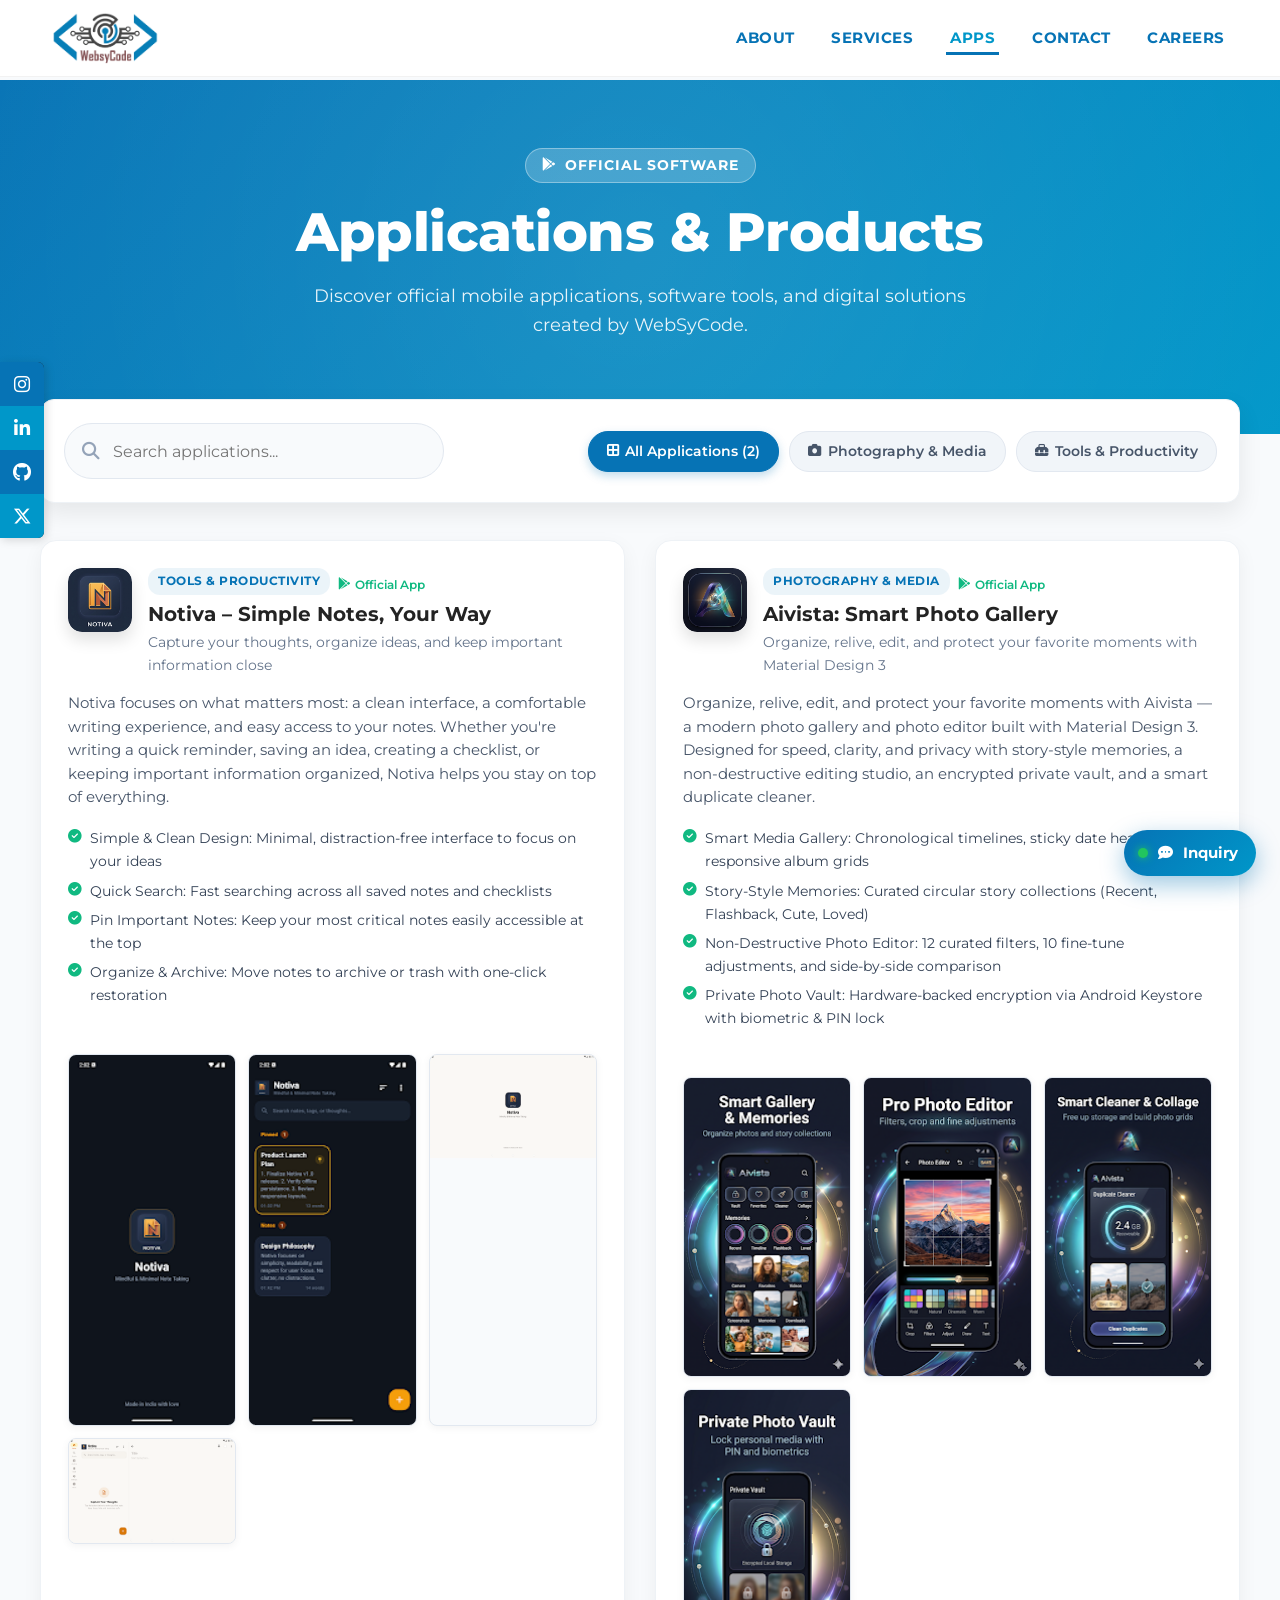
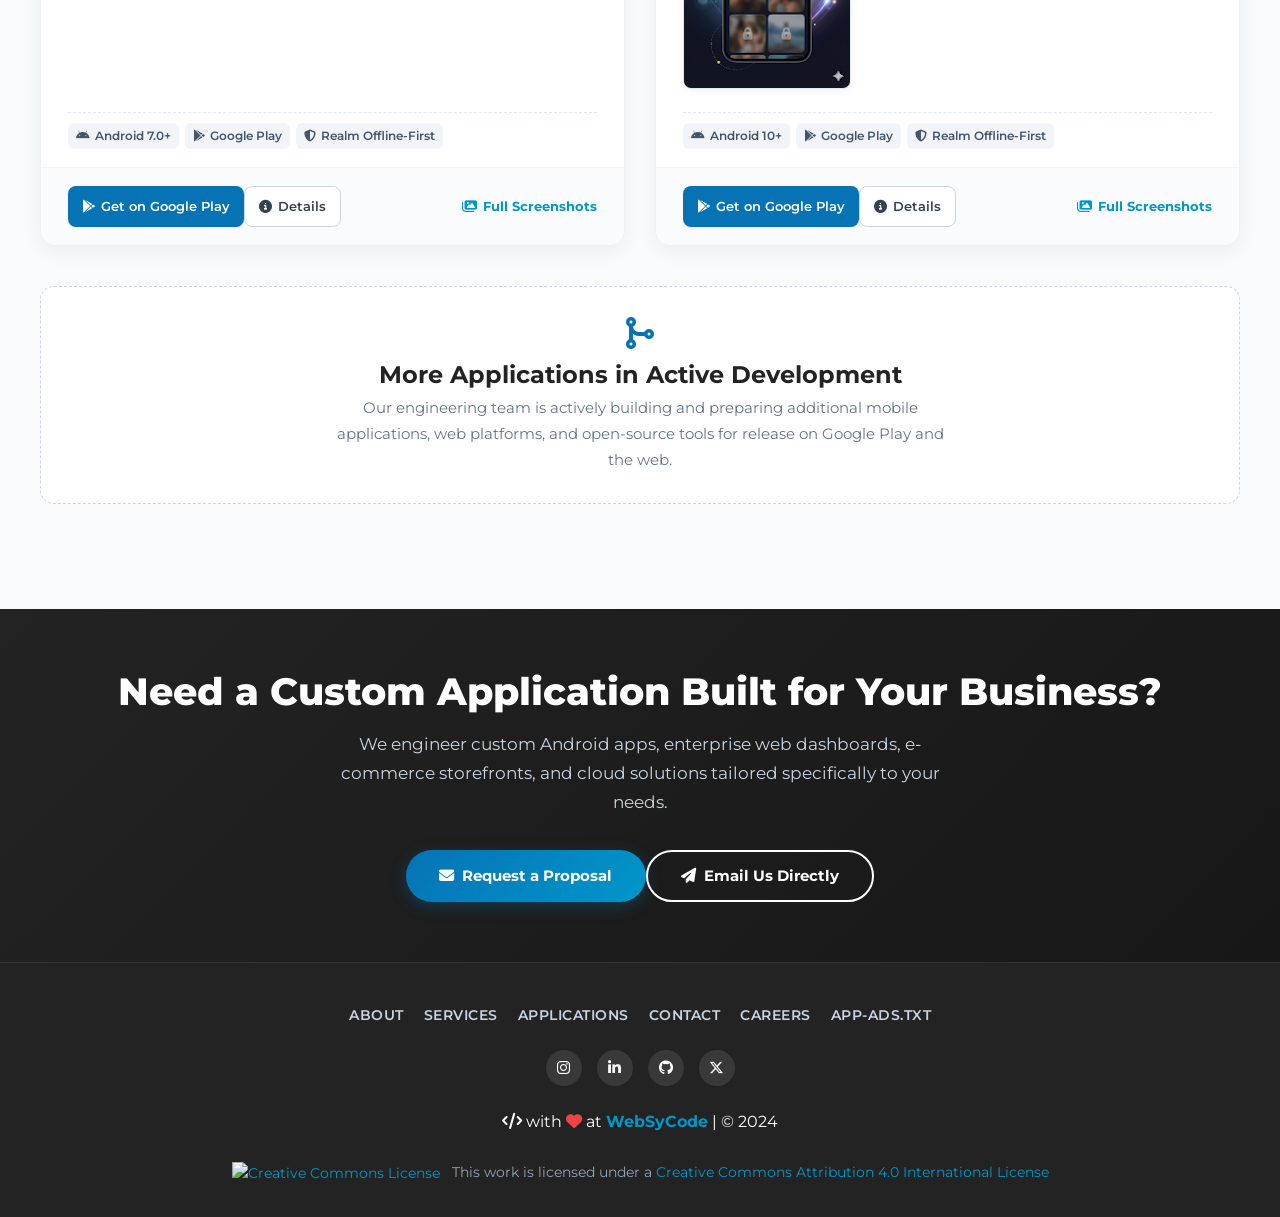
==== commit 93d72f0e: "Add Aivista: Smart Photo Gallery (com.aivista.smartgallery.photoeditor) to Apps page" ====
--- a/apps.html
+++ b/apps.html
@@ -84,7 +84,10 @@
         <!-- Filter Chips -->
         <div class="apps-filter-chips">
           <button class="app-filter-btn active" data-filter="all">
-            <i class="fa-solid fa-border-all"></i> All Applications
+            <i class="fa-solid fa-border-all"></i> All Applications (2)
+          </button>
+          <button class="app-filter-btn" data-filter="photography">
+            <i class="fa-solid fa-camera"></i> Photography &amp; Media
           </button>
           <button class="app-filter-btn" data-filter="tools">
             <i class="fa-solid fa-toolbox"></i> Tools &amp; Productivity
@@ -138,7 +141,7 @@
           <a href="contact.html" class="button button-primary">
             <i class="fa-solid fa-envelope"></i> Request a Proposal
           </a>
-          <a href="mailto:info@websycode.in" class="button button-outline" style="border-color: #ffffff; color: #ffffff;">
+          <a href="mailto:info.websycode@gmail.com" class="button button-outline" style="border-color: #ffffff; color: #ffffff;">
             <i class="fa-solid fa-paper-plane"></i> Email Us Directly
           </a>
         </div>
@@ -232,12 +235,16 @@
       </div>
       <div class="inquiry-body">
         <div class="inquiry-options">
-          <a href="https://play.google.com/store/apps/details?id=com.studio.quicknotes&hl=en_IN" target="_blank" class="inquiry-btn" style="border-color: #0673b5; color: #0673b5;">
-            <span><i class="fa-brands fa-google-play"></i> Download Notiva on Google Play</span>
+          <a href="https://play.google.com/store/apps/details?id=com.aivista.smartgallery.photoeditor" target="_blank" rel="noopener noreferrer" class="inquiry-btn" style="border-color: #0673b5; color: #0673b5;">
+            <span><i class="fa-brands fa-google-play"></i> Aivista: Smart Photo Gallery</span>
             <i class="fa-solid fa-arrow-up-right-from-square"></i>
           </a>
-          <a href="mailto:info@websycode.in" class="inquiry-btn" style="border-color: #0673b5; color: #0673b5;">
-            <span><i class="fa-solid fa-envelope"></i> Email: info@websycode.in</span>
+          <a href="https://play.google.com/store/apps/details?id=com.studio.quicknotes&hl=en_IN" target="_blank" rel="noopener noreferrer" class="inquiry-btn" style="border-color: #0673b5; color: #0673b5;">
+            <span><i class="fa-brands fa-google-play"></i> Notiva: Simple Notes App</span>
+            <i class="fa-solid fa-arrow-up-right-from-square"></i>
+          </a>
+          <a href="mailto:info.websycode@gmail.com" class="inquiry-btn" style="border-color: #0673b5; color: #0673b5;">
+            <span><i class="fa-solid fa-envelope"></i> Email: info.websycode@gmail.com</span>
             <i class="fa-solid fa-arrow-up-right-from-square"></i>
           </a>
           <a href="contact.html" class="inquiry-btn">
